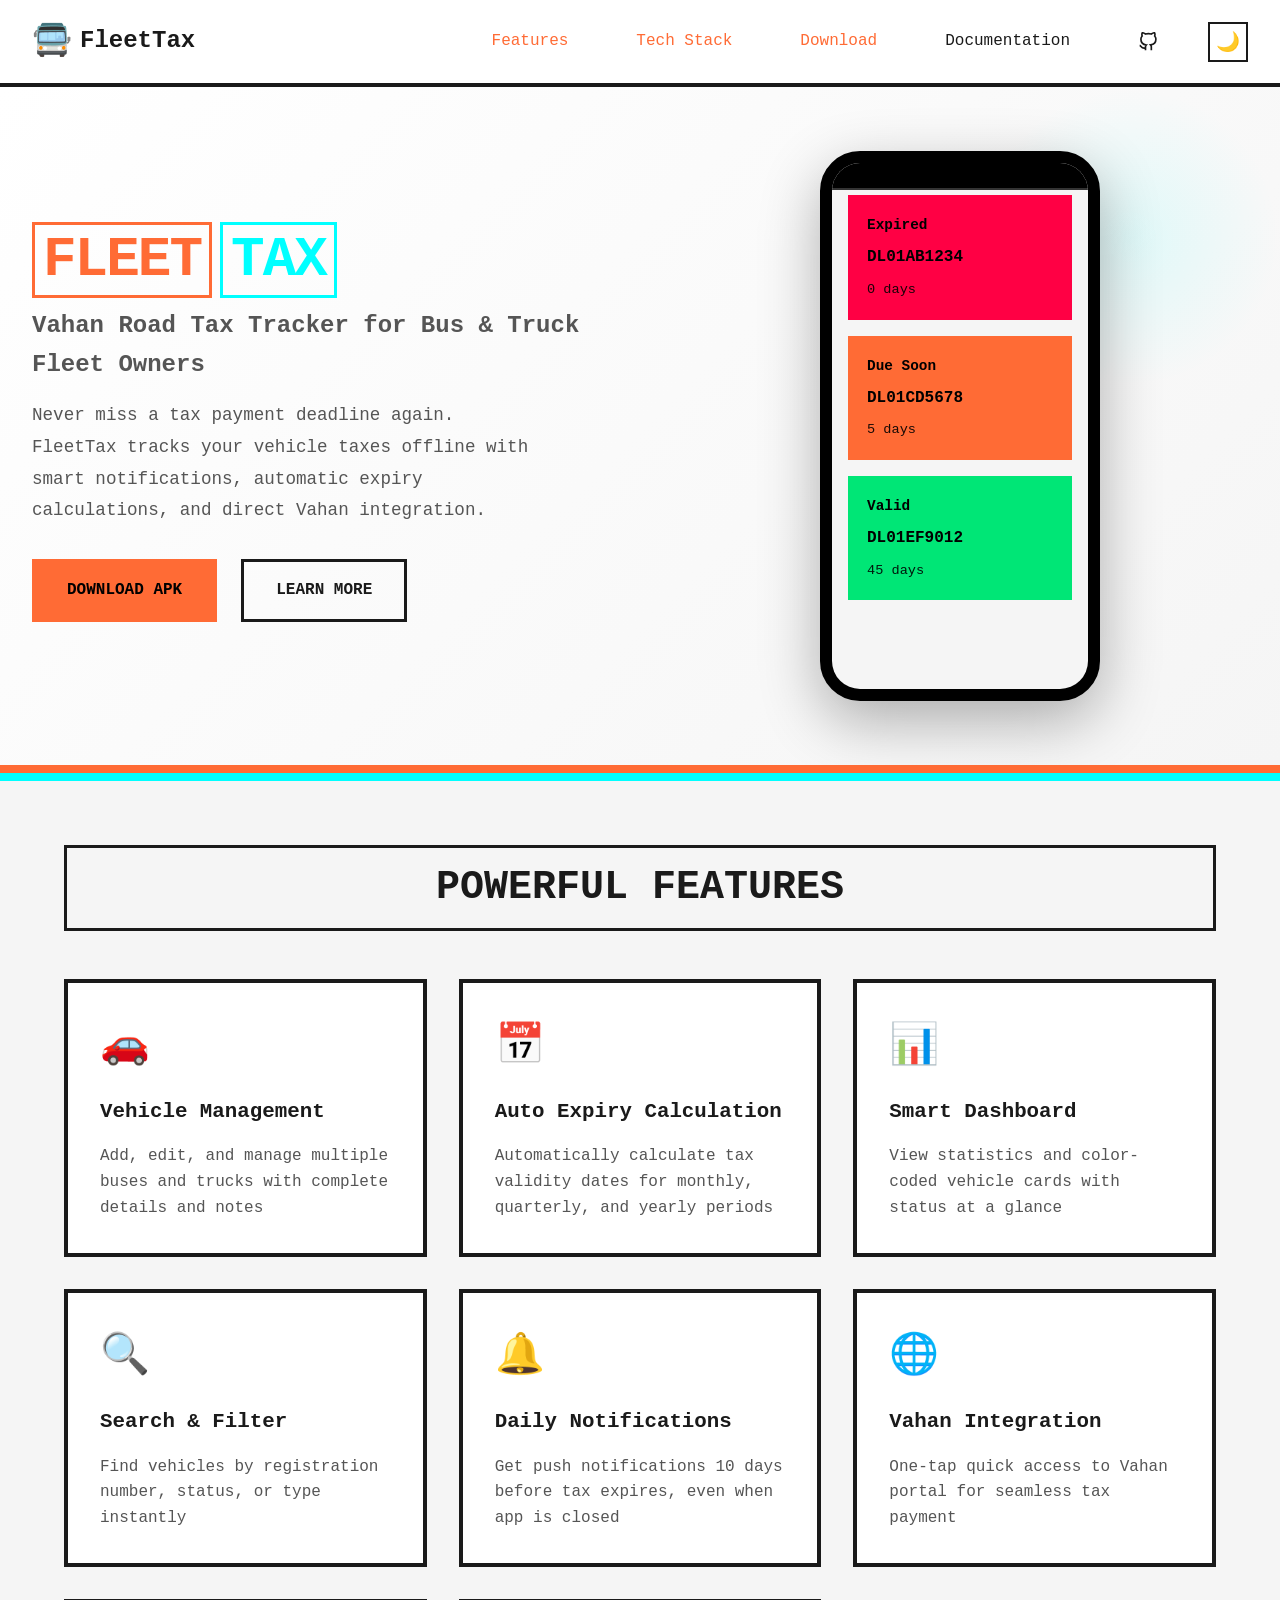
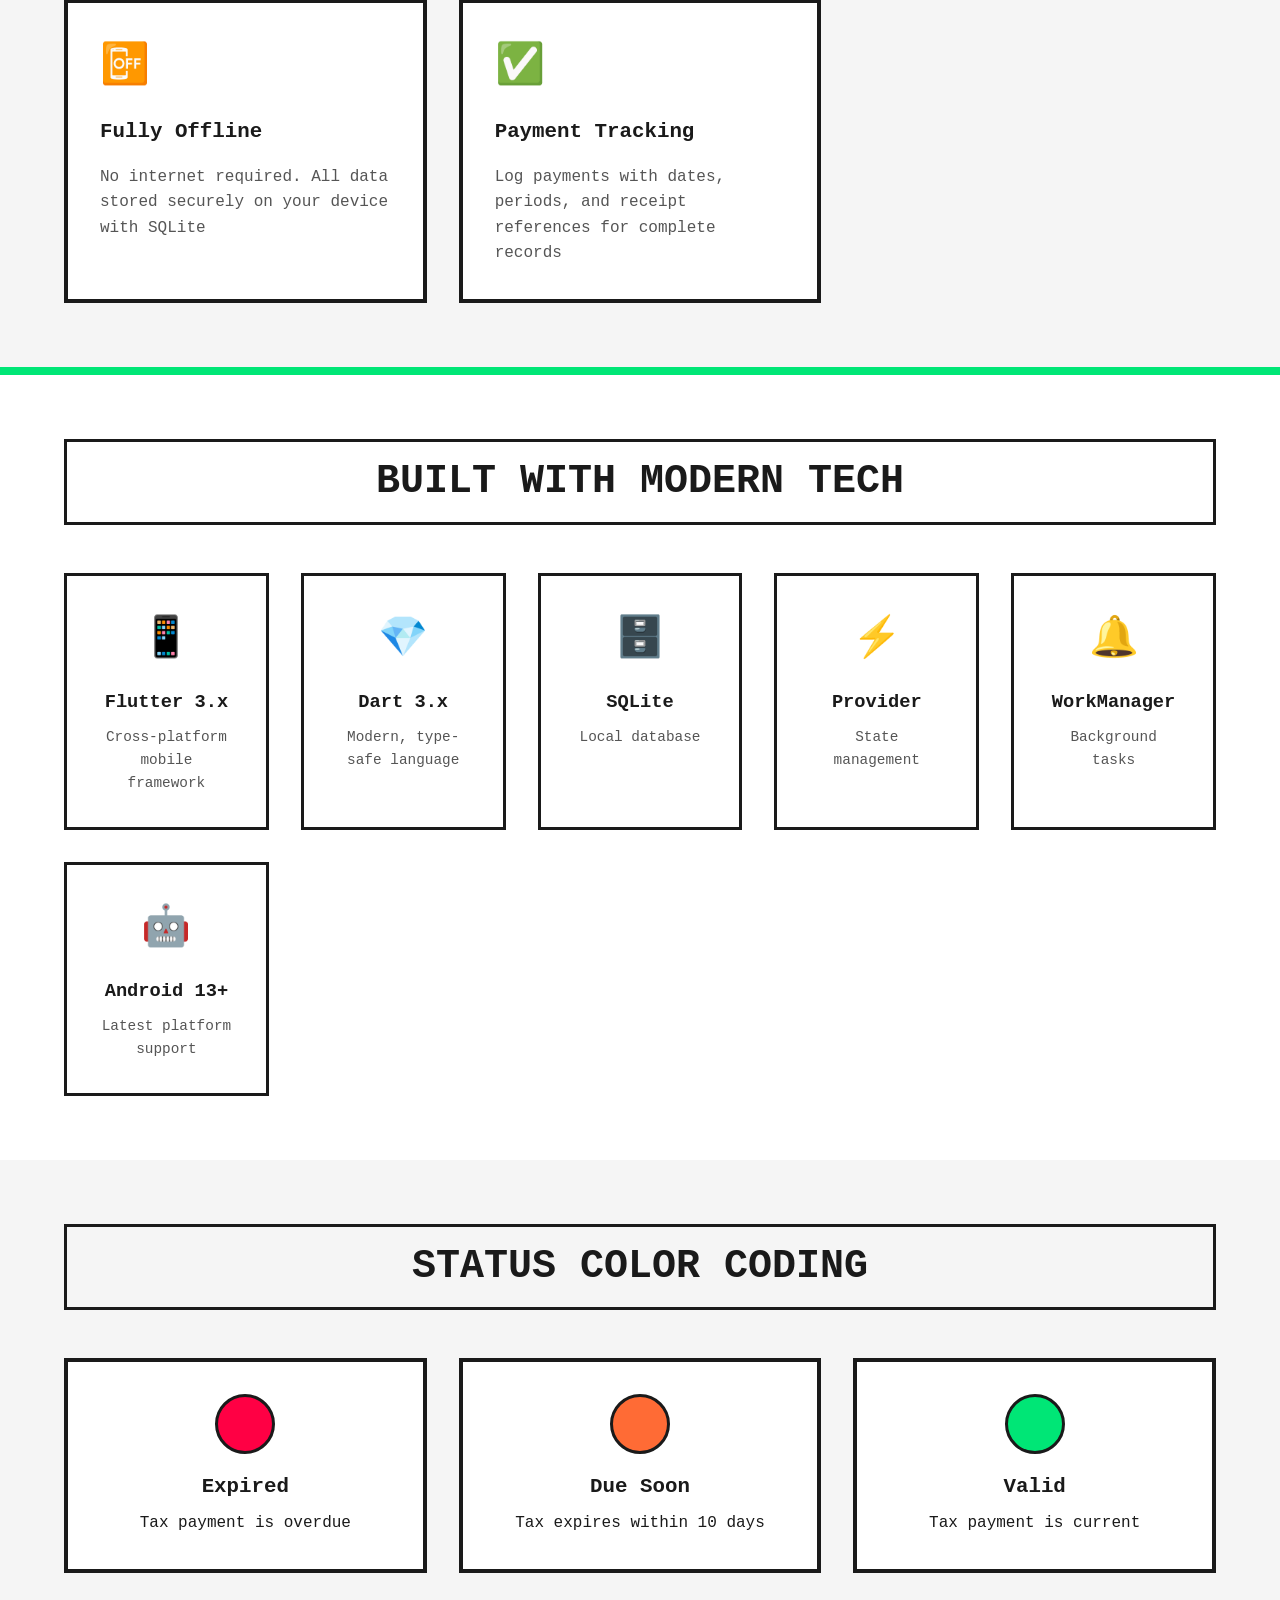
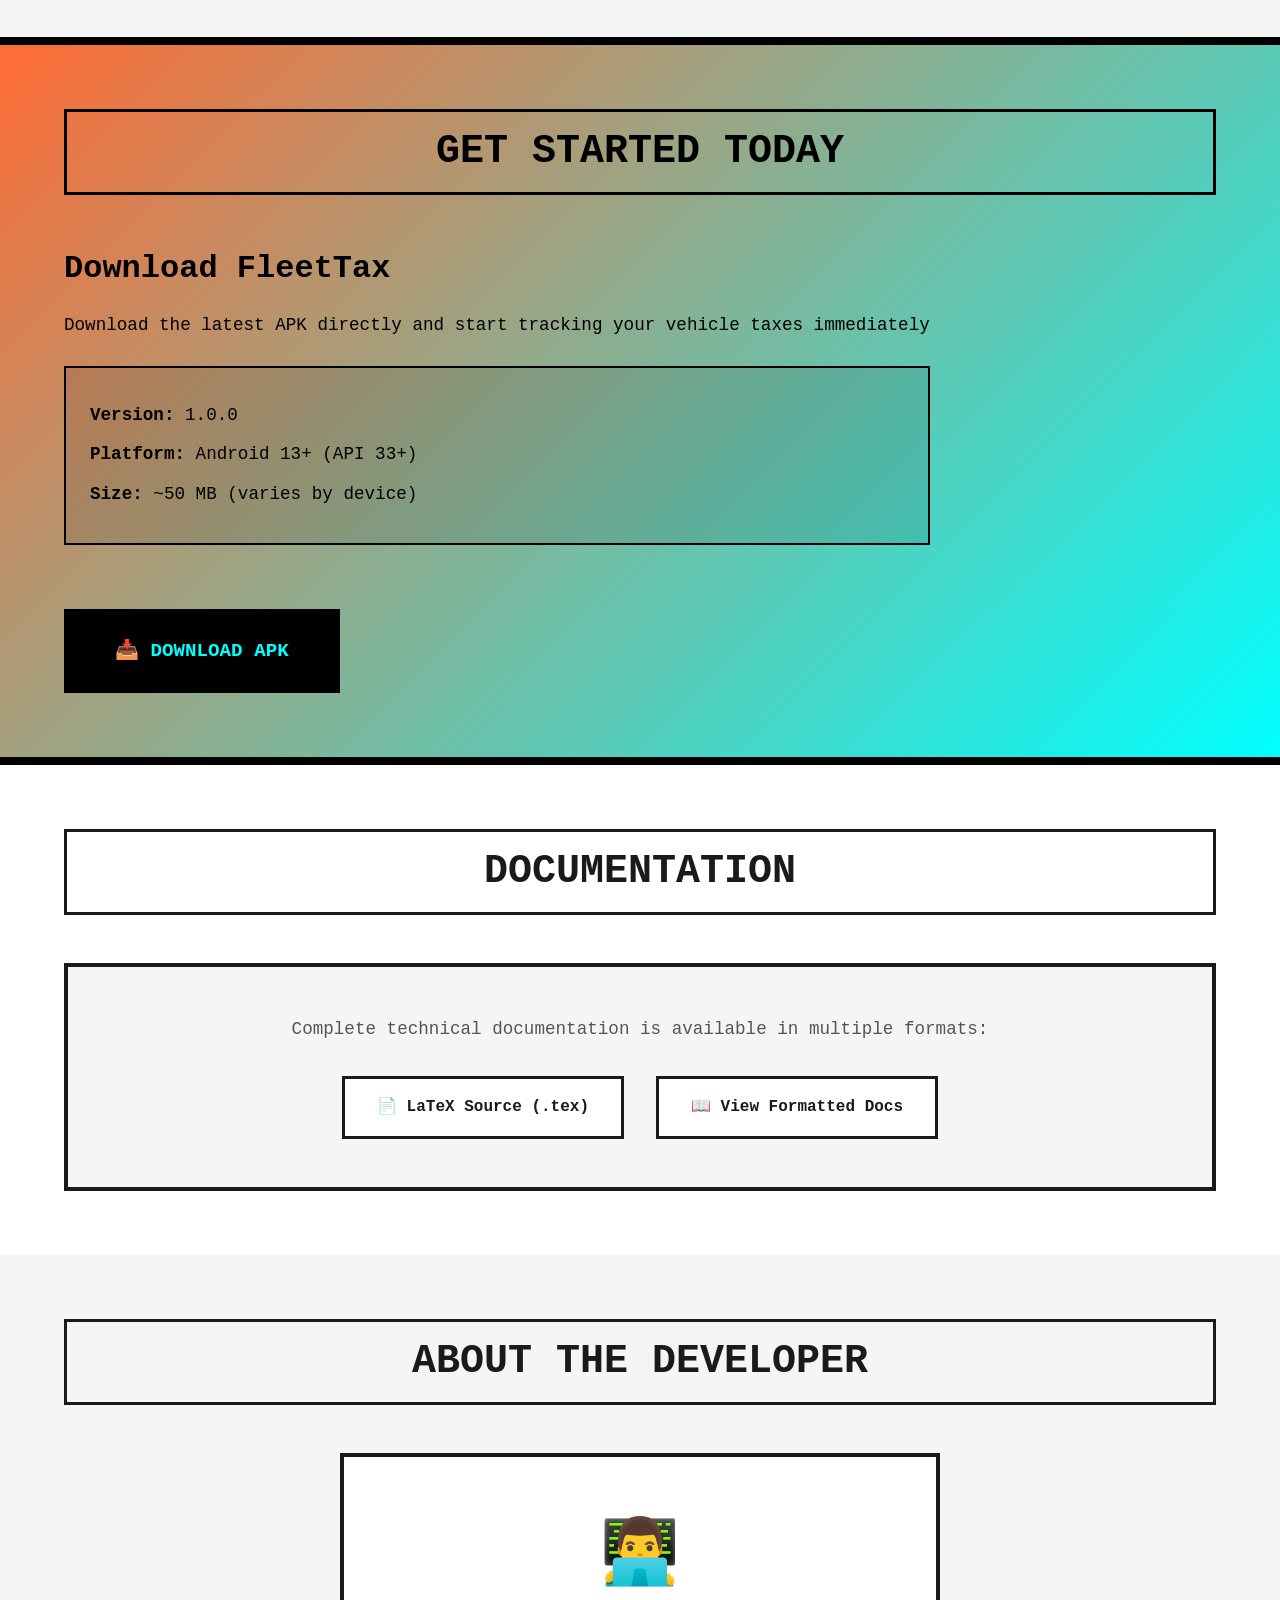
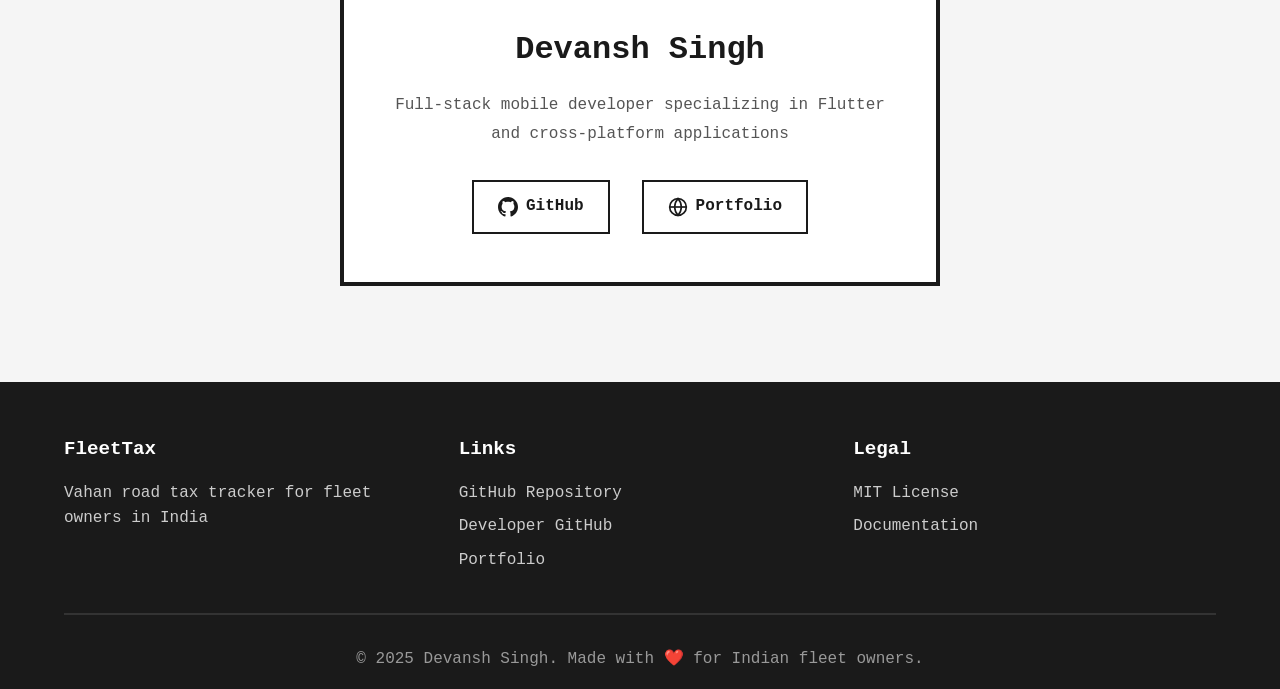
==== docs/index.html @ cca52b47 "FleetTax Website & Documentation" ====
<!doctype html>
<html lang="en">
  <head>
    <meta charset="UTF-8" />
    <meta name="viewport" content="width=device-width, initial-scale=1.0" />
    <title>FleetTax - Vahan Road Tax Tracker</title>
    <link rel="stylesheet" href="styles.css" />
  </head>
  <body>
    <!-- Navbar -->
    <nav class="navbar">
      <div class="nav-container">
        <div class="nav-left">
          <a href="index.html" class="logo">
            <span class="logo-icon">🚍</span>
            <span class="logo-text">FleetTax</span>
          </a>
        </div>
        <ul class="nav-links">
          <li><a href="#features">Features</a></li>
          <li><a href="#tech">Tech Stack</a></li>
          <li><a href="#download">Download</a></li>
          <li><a href="docs.html">Documentation</a></li>
          <li>
            <a
              href="https://github.com/DevanshSrajput/FleetTax"
              target="_blank"
              class="github-link"
              title="GitHub Repository"
            >
              <svg
                width="20"
                height="20"
                viewBox="0 0 24 24"
                fill="none"
                stroke="currentColor"
                stroke-width="2"
              >
                <path
                  d="M9 19c-5 1.5-5-2.5-7-3m14 6v-3.87a3.37 3.37 0 0 0-.94-2.61c3.14-.35 6.44-1.54 6.44-7A5.44 5.44 0 0 0 20 4.77 5.07 5.07 0 0 0 19.91 1S18.73.65 16 2.48a13.38 13.38 0 0 0-7 0C6.27.65 5.09 1 5.09 1A5.07 5.07 0 0 0 5 4.77a5.44 5.44 0 0 0-1.5 3.78c0 5.42 3.3 6.61 6.44 7A3.37 3.37 0 0 0 9 18.13V22"
                ></path>
              </svg>
            </a>
          </li>
          <li>
            <button
              class="theme-toggle"
              id="themeToggle"
              title="Toggle dark/light mode"
            >
              <span class="theme-icon">🌙</span>
            </button>
          </li>
        </ul>
      </div>
    </nav>

    <!-- Hero Section -->
    <section class="hero">
      <div class="hero-content">
        <div class="hero-text">
          <h1 class="hero-title">
            <span class="highlight-1">Fleet</span
            ><span class="highlight-2">Tax</span>
          </h1>
          <p class="hero-subtitle">
            Vahan Road Tax Tracker for Bus & Truck Fleet Owners
          </p>
          <p class="hero-description">
            Never miss a tax payment deadline again. FleetTax tracks your
            vehicle taxes offline with smart notifications, automatic expiry
            calculations, and direct Vahan integration.
          </p>
          <div class="hero-buttons">
            <a href="#download" class="btn btn-primary">Download APK</a>
            <a href="#features" class="btn btn-secondary">Learn More</a>
          </div>
        </div>
        <div class="hero-visual">
          <div class="phone-frame">
            <div class="phone-screen">
              <div class="status-card expired">
                <span class="status-badge">Expired</span>
                <span class="reg-number">DL01AB1234</span>
                <span class="days">0 days</span>
              </div>
              <div class="status-card soon">
                <span class="status-badge">Due Soon</span>
                <span class="reg-number">DL01CD5678</span>
                <span class="days">5 days</span>
              </div>
              <div class="status-card valid">
                <span class="status-badge">Valid</span>
                <span class="reg-number">DL01EF9012</span>
                <span class="days">45 days</span>
              </div>
            </div>
          </div>
        </div>
      </div>
    </section>

    <!-- Features Section -->
    <section id="features" class="features">
      <div class="container">
        <h2 class="section-title">Powerful Features</h2>
        <div class="features-grid">
          <div class="feature-card">
            <div class="feature-icon">🚗</div>
            <h3>Vehicle Management</h3>
            <p>
              Add, edit, and manage multiple buses and trucks with complete
              details and notes
            </p>
          </div>
          <div class="feature-card">
            <div class="feature-icon">📅</div>
            <h3>Auto Expiry Calculation</h3>
            <p>
              Automatically calculate tax validity dates for monthly, quarterly,
              and yearly periods
            </p>
          </div>
          <div class="feature-card">
            <div class="feature-icon">📊</div>
            <h3>Smart Dashboard</h3>
            <p>
              View statistics and color-coded vehicle cards with status at a
              glance
            </p>
          </div>
          <div class="feature-card">
            <div class="feature-icon">🔍</div>
            <h3>Search & Filter</h3>
            <p>
              Find vehicles by registration number, status, or type instantly
            </p>
          </div>
          <div class="feature-card">
            <div class="feature-icon">🔔</div>
            <h3>Daily Notifications</h3>
            <p>
              Get push notifications 10 days before tax expires, even when app
              is closed
            </p>
          </div>
          <div class="feature-card">
            <div class="feature-icon">🌐</div>
            <h3>Vahan Integration</h3>
            <p>One-tap quick access to Vahan portal for seamless tax payment</p>
          </div>
          <div class="feature-card">
            <div class="feature-icon">📴</div>
            <h3>Fully Offline</h3>
            <p>
              No internet required. All data stored securely on your device with
              SQLite
            </p>
          </div>
          <div class="feature-card">
            <div class="feature-icon">✅</div>
            <h3>Payment Tracking</h3>
            <p>
              Log payments with dates, periods, and receipt references for
              complete records
            </p>
          </div>
        </div>
      </div>
    </section>

    <!-- Tech Stack Section -->
    <section id="tech" class="tech-stack">
      <div class="container">
        <h2 class="section-title">Built with Modern Tech</h2>
        <div class="tech-grid">
          <div class="tech-item">
            <div class="tech-icon">📱</div>
            <h3>Flutter 3.x</h3>
            <p>Cross-platform mobile framework</p>
          </div>
          <div class="tech-item">
            <div class="tech-icon">💎</div>
            <h3>Dart 3.x</h3>
            <p>Modern, type-safe language</p>
          </div>
          <div class="tech-item">
            <div class="tech-icon">🗄️</div>
            <h3>SQLite</h3>
            <p>Local database</p>
          </div>
          <div class="tech-item">
            <div class="tech-icon">⚡</div>
            <h3>Provider</h3>
            <p>State management</p>
          </div>
          <div class="tech-item">
            <div class="tech-icon">🔔</div>
            <h3>WorkManager</h3>
            <p>Background tasks</p>
          </div>
          <div class="tech-item">
            <div class="tech-icon">🤖</div>
            <h3>Android 13+</h3>
            <p>Latest platform support</p>
          </div>
        </div>
      </div>
    </section>

    <!-- Status Colors Section -->
    <section class="status-colors">
      <div class="container">
        <h2 class="section-title">Status Color Coding</h2>
        <div class="status-legend">
          <div class="status-item">
            <div class="status-circle expired"></div>
            <h3>Expired</h3>
            <p>Tax payment is overdue</p>
          </div>
          <div class="status-item">
            <div class="status-circle soon"></div>
            <h3>Due Soon</h3>
            <p>Tax expires within 10 days</p>
          </div>
          <div class="status-item">
            <div class="status-circle valid"></div>
            <h3>Valid</h3>
            <p>Tax payment is current</p>
          </div>
        </div>
      </div>
    </section>

    <!-- Download Section -->
    <section id="download" class="download">
      <div class="container">
        <h2 class="section-title">Get Started Today</h2>
        <div class="download-content">
          <div class="download-text">
            <h3>Download FleetTax</h3>
            <p>
              Download the latest APK directly and start tracking your vehicle
              taxes immediately
            </p>
            <div class="version-info">
              <p><strong>Version:</strong> 1.0.0</p>
              <p><strong>Platform:</strong> Android 13+ (API 33+)</p>
              <p><strong>Size:</strong> ~50 MB (varies by device)</p>
            </div>
          </div>
          <a
            href="https://github.com/DevanshSrajput/FleetTax/releases"
            target="_blank"
            class="btn btn-large"
          >
            📥 Download APK
          </a>
        </div>
      </div>
    </section>

    <!-- Documentation Section -->
    <section id="docs" class="documentation">
      <div class="container">
        <h2 class="section-title">Documentation</h2>
        <div class="docs-content">
          <p>
            Complete technical documentation is available in multiple formats:
          </p>
          <div class="docs-links">
            <a href="fleettax_documentation.tex" class="doc-link" download>
              📄 LaTeX Source (.tex)
            </a>
            <a href="docs.html" class="doc-link"> 📖 View Formatted Docs </a>
          </div>
        </div>
      </div>
    </section>

    <!-- Developer Section -->
    <section class="developer">
      <div class="container">
        <h2 class="section-title">About the Developer</h2>
        <div class="developer-card">
          <div class="developer-avatar">👨‍💻</div>
          <h3>Devansh Singh</h3>
          <p class="developer-bio">
            Full-stack mobile developer specializing in Flutter and
            cross-platform applications
          </p>
          <div class="developer-links">
            <a
              href="https://github.com/DevanshSrajput"
              target="_blank"
              class="social-link"
            >
              <svg
                width="20"
                height="20"
                viewBox="0 0 24 24"
                fill="currentColor"
              >
                <path
                  d="M12 0c-6.626 0-12 5.373-12 12 0 5.302 3.438 9.8 8.207 11.387.599.111.793-.261.793-.577v-2.234c-3.338.726-4.033-1.416-4.033-1.416-.546-1.387-1.333-1.756-1.333-1.756-1.089-.745.083-.729.083-.729 1.205.084 1.839 1.237 1.839 1.237 1.07 1.834 2.807 1.304 3.492.997.107-.775.418-1.305.762-1.604-2.665-.305-5.467-1.334-5.467-5.931 0-1.311.469-2.381 1.236-3.221-.124-.303-.535-1.524.117-3.176 0 0 1.008-.322 3.301 1.23.957-.266 1.983-.399 3.003-.404 1.02.005 2.047.138 3.006.404 2.291-1.552 3.297-1.23 3.297-1.23.653 1.653.242 2.874.118 3.176.77.84 1.235 1.911 1.235 3.221 0 4.609-2.807 5.624-5.479 5.921.43.372.823 1.102.823 2.222v 3.293c0 .319.192.694.801.576 4.765-1.589 8.199-6.086 8.199-11.386 0-6.627-5.373-12-12-12z"
                />
              </svg>
              GitHub
            </a>
            <a
              href="https://devanshsingh.dev"
              target="_blank"
              class="social-link"
            >
              <svg
                width="20"
                height="20"
                viewBox="0 0 24 24"
                fill="none"
                stroke="currentColor"
                stroke-width="2"
              >
                <circle cx="12" cy="12" r="10"></circle>
                <line x1="2" y1="12" x2="22" y2="12"></line>
                <path
                  d="M12 2a15.3 15.3 0 0 1 4 10 15.3 15.3 0 0 1-4 10 15.3 15.3 0 0 1-4-10 15.3 15.3 0 0 1 4-10z"
                ></path>
              </svg>
              Portfolio
            </a>
          </div>
        </div>
      </div>
    </section>

    <!-- Footer -->
    <footer class="footer">
      <div class="container">
        <div class="footer-content">
          <div class="footer-section">
            <h4>FleetTax</h4>
            <p>Vahan road tax tracker for fleet owners in India</p>
          </div>
          <div class="footer-section">
            <h4>Links</h4>
            <ul>
              <li>
                <a href="https://github.com/DevanshSrajput/FleetTax"
                  >GitHub Repository</a
                >
              </li>
              <li>
                <a href="https://github.com/DevanshSrajput">Developer GitHub</a>
              </li>
              <li><a href="https://devanshsingh.dev">Portfolio</a></li>
            </ul>
          </div>
          <div class="footer-section">
            <h4>Legal</h4>
            <ul>
              <li>
                <a
                  href="https://github.com/DevanshSrajput/FleetTax/blob/main/LICENSE"
                  >MIT License</a
                >
              </li>
              <li><a href="docs.html">Documentation</a></li>
            </ul>
          </div>
        </div>
        <div class="footer-bottom">
          <p>
            &copy; 2025 Devansh Singh. Made with ❤️ for Indian fleet owners.
          </p>
        </div>
      </div>
    </footer>

    <script src="script.js"></script>
  </body>
</html>
---- docs/styles.css ----
/* ===========================
   VARIABLES & THEME SETUP
   =========================== */

:root {
  /* Light theme colors */
  --bg-primary: #ffffff;
  --bg-secondary: #f5f5f5;
  --text-primary: #1a1a1a;
  --text-secondary: #555555;
  --border-color: #1a1a1a;
  --accent-yellow: #ff6b35;
  --accent-cyan: #00ffff;
  --accent-red: #ff0044;
  --accent-green: #00e676;
  --shadow: 0 4px 12px rgba(0, 0, 0, 0.1);
  --transition: all 0.3s cubic-bezier(0.4, 0, 0.2, 1);
}

body.dark-theme {
  /* Dark theme colors */
  --bg-primary: #0a0a0a;
  --bg-secondary: #1a1a1a;
  --text-primary: #ffffff;
  --text-secondary: #cccccc;
  --border-color: #ffffff;
  --shadow: 0 4px 12px rgba(0, 0, 0, 0.5);
}

/* ===========================
   GLOBAL STYLES
   =========================== */

* {
  margin: 0;
  padding: 0;
  box-sizing: border-box;
}

html {
  scroll-behavior: smooth;
}

body {
  font-family: "Courier New", monospace;
  background-color: var(--bg-primary);
  color: var(--text-primary);
  transition: var(--transition);
  line-height: 1.6;
  overflow-x: hidden;
}

/* ===========================
   NAVBAR
   =========================== */

.navbar {
  position: sticky;
  top: 0;
  z-index: 1000;
  background-color: var(--bg-primary);
  border-bottom: 4px solid var(--border-color);
  padding: 1rem 0;
  transition: var(--transition);
}

.nav-container {
  max-width: 1400px;
  margin: 0 auto;
  padding: 0 2rem;
  display: flex;
  justify-content: space-between;
  align-items: center;
}

.nav-left {
  display: flex;
  align-items: center;
}

.logo {
  display: flex;
  align-items: center;
  gap: 0.5rem;
  text-decoration: none;
  font-weight: bold;
  font-size: 1.5rem;
  color: var(--text-primary);
  transition: var(--transition);
}

.logo:hover {
  transform: scale(1.05);
  color: var(--accent-yellow);
}

.logo-icon {
  font-size: 2rem;
}

.nav-links {
  display: flex;
  list-style: none;
  gap: 2rem;
  align-items: center;
}

.nav-links a {
  color: var(--text-primary);
  text-decoration: none;
  font-weight: 500;
  border: 2px solid transparent;
  padding: 0.5rem 1rem;
  transition: var(--transition);
  position: relative;
}

.nav-links a:hover {
  border-bottom: 2px solid var(--accent-yellow);
  color: var(--accent-yellow);
}

.github-link {
  display: flex;
  align-items: center;
  gap: 0.5rem;
}

.theme-toggle {
  background: none;
  border: 2px solid var(--border-color);
  padding: 0.5rem;
  cursor: pointer;
  font-size: 1.2rem;
  color: var(--text-primary);
  transition: var(--transition);
  display: flex;
  align-items: center;
  justify-content: center;
  width: 40px;
  height: 40px;
}

.theme-toggle:hover {
  border-color: var(--accent-yellow);
  transform: rotate(20deg);
}

/* ===========================
   HERO SECTION
   =========================== */

.hero {
  padding: 4rem 2rem;
  background: linear-gradient(
    135deg,
    var(--bg-primary) 0%,
    var(--bg-secondary) 100%
  );
  border-bottom: 8px solid var(--accent-yellow);
  overflow: hidden;
  position: relative;
}

.hero::before {
  content: "";
  position: absolute;
  top: 0;
  right: 0;
  width: 300px;
  height: 300px;
  background: radial-gradient(circle, var(--accent-cyan) 0%, transparent 70%);
  opacity: 0.1;
  pointer-events: none;
}

.hero-content {
  max-width: 1400px;
  margin: 0 auto;
  display: grid;
  grid-template-columns: 1fr 1fr;
  gap: 4rem;
  align-items: center;
  position: relative;
  z-index: 1;
}

.hero-text h1 {
  font-size: 3.5rem;
  font-weight: bold;
  line-height: 1.1;
  margin-bottom: 1rem;
  text-transform: uppercase;
  letter-spacing: -2px;
}

.highlight-1 {
  color: var(--accent-yellow);
  border: 3px solid var(--accent-yellow);
  padding: 0.2rem 0.5rem;
}

.highlight-2 {
  color: var(--accent-cyan);
  border: 3px solid var(--accent-cyan);
  padding: 0.2rem 0.5rem;
  margin-left: 0.5rem;
}

.hero-subtitle {
  font-size: 1.5rem;
  color: var(--text-secondary);
  margin-bottom: 1rem;
  font-weight: bold;
}

.hero-description {
  font-size: 1.1rem;
  margin-bottom: 2rem;
  color: var(--text-secondary);
  line-height: 1.8;
  max-width: 500px;
}

.hero-buttons {
  display: flex;
  gap: 1.5rem;
  flex-wrap: wrap;
}

.btn {
  padding: 1rem 2rem;
  font-size: 1rem;
  border: 3px solid var(--border-color);
  text-decoration: none;
  display: inline-block;
  cursor: pointer;
  font-weight: bold;
  text-transform: uppercase;
  transition: var(--transition);
  font-family: "Courier New", monospace;
}

.btn-primary {
  background-color: var(--accent-yellow);
  color: #000;
  border-color: var(--accent-yellow);
}

.btn-primary:hover {
  transform: translate(-2px, -2px);
  box-shadow: 4px 4px 0 var(--border-color);
}

.btn-secondary {
  background-color: transparent;
  color: var(--text-primary);
  border-color: var(--border-color);
}

.btn-secondary:hover {
  background-color: var(--accent-cyan);
  border-color: var(--accent-cyan);
  color: #000;
  transform: translate(-2px, -2px);
}

.btn-large {
  padding: 1.5rem 3rem;
  font-size: 1.2rem;
}

/* Phone Frame Visualization */
.hero-visual {
  display: flex;
  justify-content: center;
  align-items: center;
}

.phone-frame {
  width: 280px;
  height: 550px;
  background-color: #000;
  border: 12px solid #000;
  border-radius: 40px;
  overflow: hidden;
  box-shadow: 0 20px 60px rgba(0, 0, 0, 0.3);
  position: relative;
}

.phone-frame::before {
  content: "";
  position: absolute;
  top: 0;
  left: 0;
  right: 0;
  height: 25px;
  background: #000;
  border-bottom: 2px solid #333;
  z-index: 10;
}

.phone-screen {
  width: 100%;
  height: 100%;
  background-color: var(--bg-secondary);
  padding: 2rem 1rem;
  overflow-y: auto;
  display: flex;
  flex-direction: column;
  gap: 1rem;
}

.status-card {
  padding: 1rem;
  border: 3px solid var(--border-color);
  display: flex;
  flex-direction: column;
  gap: 0.5rem;
  animation: slideIn 0.6s ease-out forwards;
}

.status-card.expired {
  background-color: var(--accent-red);
  color: #000;
  border-color: var(--accent-red);
}

.status-card.soon {
  background-color: var(--accent-yellow);
  color: #000;
  border-color: var(--accent-yellow);
}

.status-card.valid {
  background-color: var(--accent-green);
  color: #000;
  border-color: var(--accent-green);
}

.status-badge {
  font-weight: bold;
  font-size: 0.9rem;
}

.reg-number {
  font-weight: bold;
  font-size: 1rem;
}

.days {
  font-size: 0.85rem;
  opacity: 0.9;
}

@keyframes slideIn {
  from {
    opacity: 0;
    transform: translateX(20px);
  }
  to {
    opacity: 1;
    transform: translateX(0);
  }
}

/* ===========================
   CONTAINER & TYPOGRAPHY
   =========================== */

.container {
  max-width: 1400px;
  margin: 0 auto;
  padding: 0 2rem;
}

.section-title {
  font-size: 2.5rem;
  font-weight: bold;
  text-align: center;
  margin-bottom: 3rem;
  text-transform: uppercase;
  border: 3px solid var(--border-color);
  display: inline-block;
  padding: 0.5rem 1rem;
  margin-left: auto;
  margin-right: auto;
  display: flex;
  justify-content: center;
  width: 100%;
}

/* ===========================
   FEATURES SECTION
   =========================== */

.features {
  padding: 4rem 2rem;
  background-color: var(--bg-secondary);
  border-top: 8px solid var(--accent-cyan);
}

.features-grid {
  display: grid;
  grid-template-columns: repeat(auto-fit, minmax(300px, 1fr));
  gap: 2rem;
}

.feature-card {
  padding: 2rem;
  background-color: var(--bg-primary);
  border: 4px solid var(--border-color);
  transition: var(--transition);
  display: flex;
  flex-direction: column;
  gap: 1rem;
}

.feature-card:hover {
  transform: translate(-4px, -4px);
  box-shadow:
    4px 4px 0 var(--accent-yellow),
    8px 8px 0 var(--border-color);
  border-color: var(--accent-yellow);
}

.feature-icon {
  font-size: 2.5rem;
}

.feature-card h3 {
  font-size: 1.3rem;
  font-weight: bold;
}

.feature-card p {
  color: var(--text-secondary);
  line-height: 1.6;
}

/* ===========================
   TECH STACK SECTION
   =========================== */

.tech-stack {
  padding: 4rem 2rem;
  background-color: var(--bg-primary);
  border-top: 8px solid var(--accent-green);
}

.tech-grid {
  display: grid;
  grid-template-columns: repeat(auto-fit, minmax(200px, 1fr));
  gap: 2rem;
}

.tech-item {
  text-align: center;
  padding: 2rem;
  border: 3px solid var(--border-color);
  transition: var(--transition);
}

.tech-item:hover {
  background-color: var(--accent-yellow);
  color: #000;
  border-color: var(--accent-yellow);
  transform: scale(1.05);
}

.tech-icon {
  font-size: 2.5rem;
  margin-bottom: 1rem;
}

.tech-item h3 {
  font-weight: bold;
  margin-bottom: 0.5rem;
}

.tech-item p {
  color: var(--text-secondary);
  font-size: 0.9rem;
}

.tech-item:hover p {
  color: #000;
}

/* ===========================
   STATUS COLORS SECTION
   =========================== */

.status-colors {
  padding: 4rem 2rem;
  background-color: var(--bg-secondary);
}

.status-legend {
  display: grid;
  grid-template-columns: repeat(auto-fit, minmax(250px, 1fr));
  gap: 2rem;
}

.status-item {
  text-align: center;
  padding: 2rem;
  border: 4px solid var(--border-color);
  background-color: var(--bg-primary);
}

.status-circle {
  width: 60px;
  height: 60px;
  border-radius: 50%;
  margin: 0 auto 1rem;
  border: 3px solid var(--border-color);
}

.status-circle.expired {
  background-color: var(--accent-red);
}

.status-circle.soon {
  background-color: var(--accent-yellow);
}

.status-circle.valid {
  background-color: var(--accent-green);
}

.status-item h3 {
  font-weight: bold;
  margin-bottom: 0.5rem;
  font-size: 1.3rem;
}

/* ===========================
   DOWNLOAD SECTION
   =========================== */

.download {
  padding: 4rem 2rem;
  background: linear-gradient(
    135deg,
    var(--accent-yellow) 0%,
    var(--accent-cyan) 100%
  );
  color: #000;
  border-top: 8px solid #000;
  border-bottom: 8px solid #000;
}

.download .section-title {
  color: #000;
  border-color: #000;
}

.download-content {
  display: flex;
  justify-content: space-between;
  align-items: center;
  gap: 4rem;
  flex-wrap: wrap;
}

.download-text h3 {
  font-size: 2rem;
  font-weight: bold;
  margin-bottom: 1rem;
}

.download-text p {
  font-size: 1.1rem;
  margin-bottom: 1.5rem;
  line-height: 1.8;
}

.version-info {
  background-color: rgba(0, 0, 0, 0.1);
  padding: 1.5rem;
  border: 2px solid #000;
  margin-top: 1rem;
}

.version-info p {
  margin: 0.5rem 0;
  font-weight: 500;
}

.btn.btn-large {
  background-color: #000;
  color: var(--accent-cyan);
  border-color: #000;
  font-size: 1.2rem;
  padding: 1.5rem 3rem;
}

.btn.btn-large:hover {
  background-color: #333;
  transform: translate(-3px, -3px);
  box-shadow: 6px 6px 0 #000;
}

/* ===========================
   DOCUMENTATION SECTION
   =========================== */

.documentation {
  padding: 4rem 2rem;
  background-color: var(--bg-primary);
  text-align: center;
}

.docs-content {
  background-color: var(--bg-secondary);
  padding: 3rem;
  border: 4px solid var(--border-color);
  margin-top: 2rem;
}

.docs-content p {
  font-size: 1.1rem;
  margin-bottom: 2rem;
  color: var(--text-secondary);
}

.docs-links {
  display: flex;
  gap: 2rem;
  justify-content: center;
  flex-wrap: wrap;
}

.doc-link {
  padding: 1rem 2rem;
  background-color: var(--bg-primary);
  border: 3px solid var(--border-color);
  color: var(--text-primary);
  text-decoration: none;
  font-weight: bold;
  transition: var(--transition);
  display: inline-block;
}

.doc-link:hover {
  border-color: var(--accent-cyan);
  background-color: var(--accent-cyan);
  color: #000;
  transform: translate(-2px, -2px);
}

/* ===========================
   DEVELOPER SECTION
   =========================== */

.developer {
  padding: 4rem 2rem;
  background-color: var(--bg-secondary);
  text-align: center;
}

.developer-card {
  max-width: 600px;
  margin: 2rem auto;
  padding: 3rem;
  background-color: var(--bg-primary);
  border: 4px solid var(--border-color);
  transition: var(--transition);
}

.developer-card:hover {
  transform: translate(-4px, -4px);
  box-shadow: 4px 4px 0 var(--border-color);
}

.developer-avatar {
  font-size: 4rem;
  margin-bottom: 1rem;
}

.developer-card h3 {
  font-size: 2rem;
  font-weight: bold;
  margin-bottom: 1rem;
}

.developer-bio {
  color: var(--text-secondary);
  margin-bottom: 2rem;
  line-height: 1.8;
}

.developer-links {
  display: flex;
  gap: 2rem;
  justify-content: center;
  flex-wrap: wrap;
}

.social-link {
  display: inline-flex;
  align-items: center;
  gap: 0.5rem;
  padding: 0.75rem 1.5rem;
  border: 2px solid var(--border-color);
  color: var(--text-primary);
  text-decoration: none;
  font-weight: bold;
  transition: var(--transition);
}

.social-link:hover {
  background-color: var(--accent-yellow);
  border-color: var(--accent-yellow);
  color: #000;
  transform: translate(-2px, -2px);
}

/* ===========================
   FOOTER
   =========================== */

.footer {
  background-color: #1a1a1a;
  color: #ffffff;
  padding: 3rem 2rem 1rem;
  border-top: 4px solid var(--border-color);
}

.footer-content {
  display: grid;
  grid-template-columns: repeat(auto-fit, minmax(250px, 1fr));
  gap: 2rem;
  margin-bottom: 2rem;
}

.footer-section h4 {
  font-weight: bold;
  margin-bottom: 1rem;
  font-size: 1.2rem;
}

.footer-section p {
  color: #cccccc;
  margin-bottom: 1rem;
}

.footer-section ul {
  list-style: none;
}

.footer-section a {
  color: #cccccc;
  text-decoration: none;
  display: block;
  margin-bottom: 0.5rem;
  transition: var(--transition);
}

.footer-section a:hover {
  color: var(--accent-cyan);
}

.footer-bottom {
  text-align: center;
  padding-top: 2rem;
  border-top: 2px solid #333;
  color: #999;
}

/* ===========================
   RESPONSIVE DESIGN
   =========================== */

@media (max-width: 768px) {
  .hero-content {
    grid-template-columns: 1fr;
  }

  .hero-visual {
    order: -1;
  }

  .hero-title {
    font-size: 2.5rem;
  }

  .nav-links {
    gap: 1rem;
    font-size: 0.9rem;
  }

  .nav-links a {
    padding: 0.3rem 0.6rem;
  }

  .features-grid {
    grid-template-columns: 1fr;
  }

  .download-content {
    flex-direction: column;
    align-items: stretch;
    gap: 2rem;
  }

  .btn.btn-large {
    width: 100%;
    text-align: center;
  }

  .section-title {
    font-size: 1.8rem;
  }

  .phone-frame {
    width: 220px;
    height: 430px;
    border-width: 8px;
    border-radius: 30px;
  }
}

@media (max-width: 480px) {
  .hero-title {
    font-size: 2rem;
  }

  .hero-subtitle {
    font-size: 1.2rem;
  }

  .section-title {
    font-size: 1.5rem;
  }

  .nav-container {
    padding: 0 1rem;
  }

  .nav-links {
    gap: 0.5rem;
  }

  .hero-buttons {
    flex-direction: column;
    gap: 1rem;
  }

  .btn {
    width: 100%;
    text-align: center;
  }
}

/* ===========================
   ANIMATIONS
   =========================== */

@keyframes fadeIn {
  from {
    opacity: 0;
  }
  to {
    opacity: 1;
  }
}

@keyframes slideInUp {
  from {
    opacity: 0;
    transform: translateY(30px);
  }
  to {
    opacity: 1;
    transform: translateY(0);
  }
}

@keyframes slideInDown {
  from {
    opacity: 0;
    transform: translateY(-30px);
  }
  to {
    opacity: 1;
    transform: translateY(0);
  }
}

section {
  animation: slideInUp 0.6s ease-out;
}
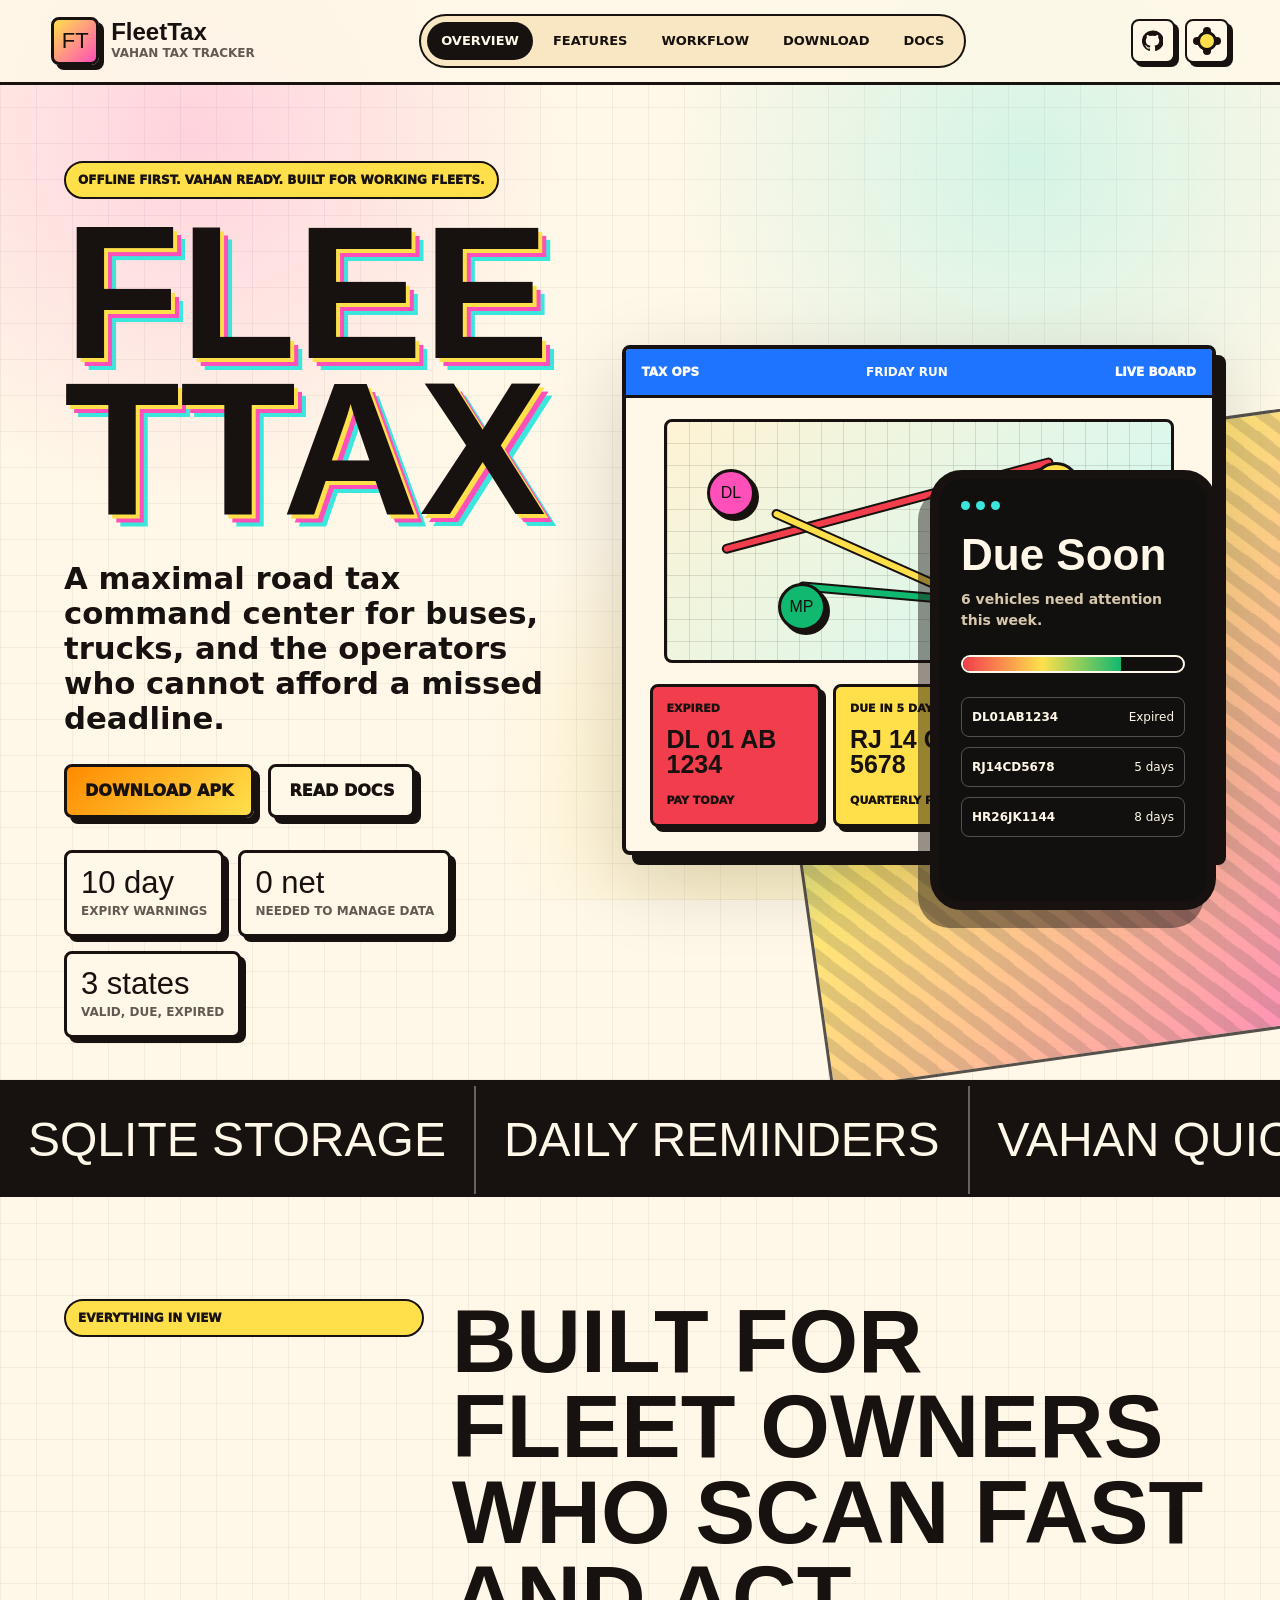
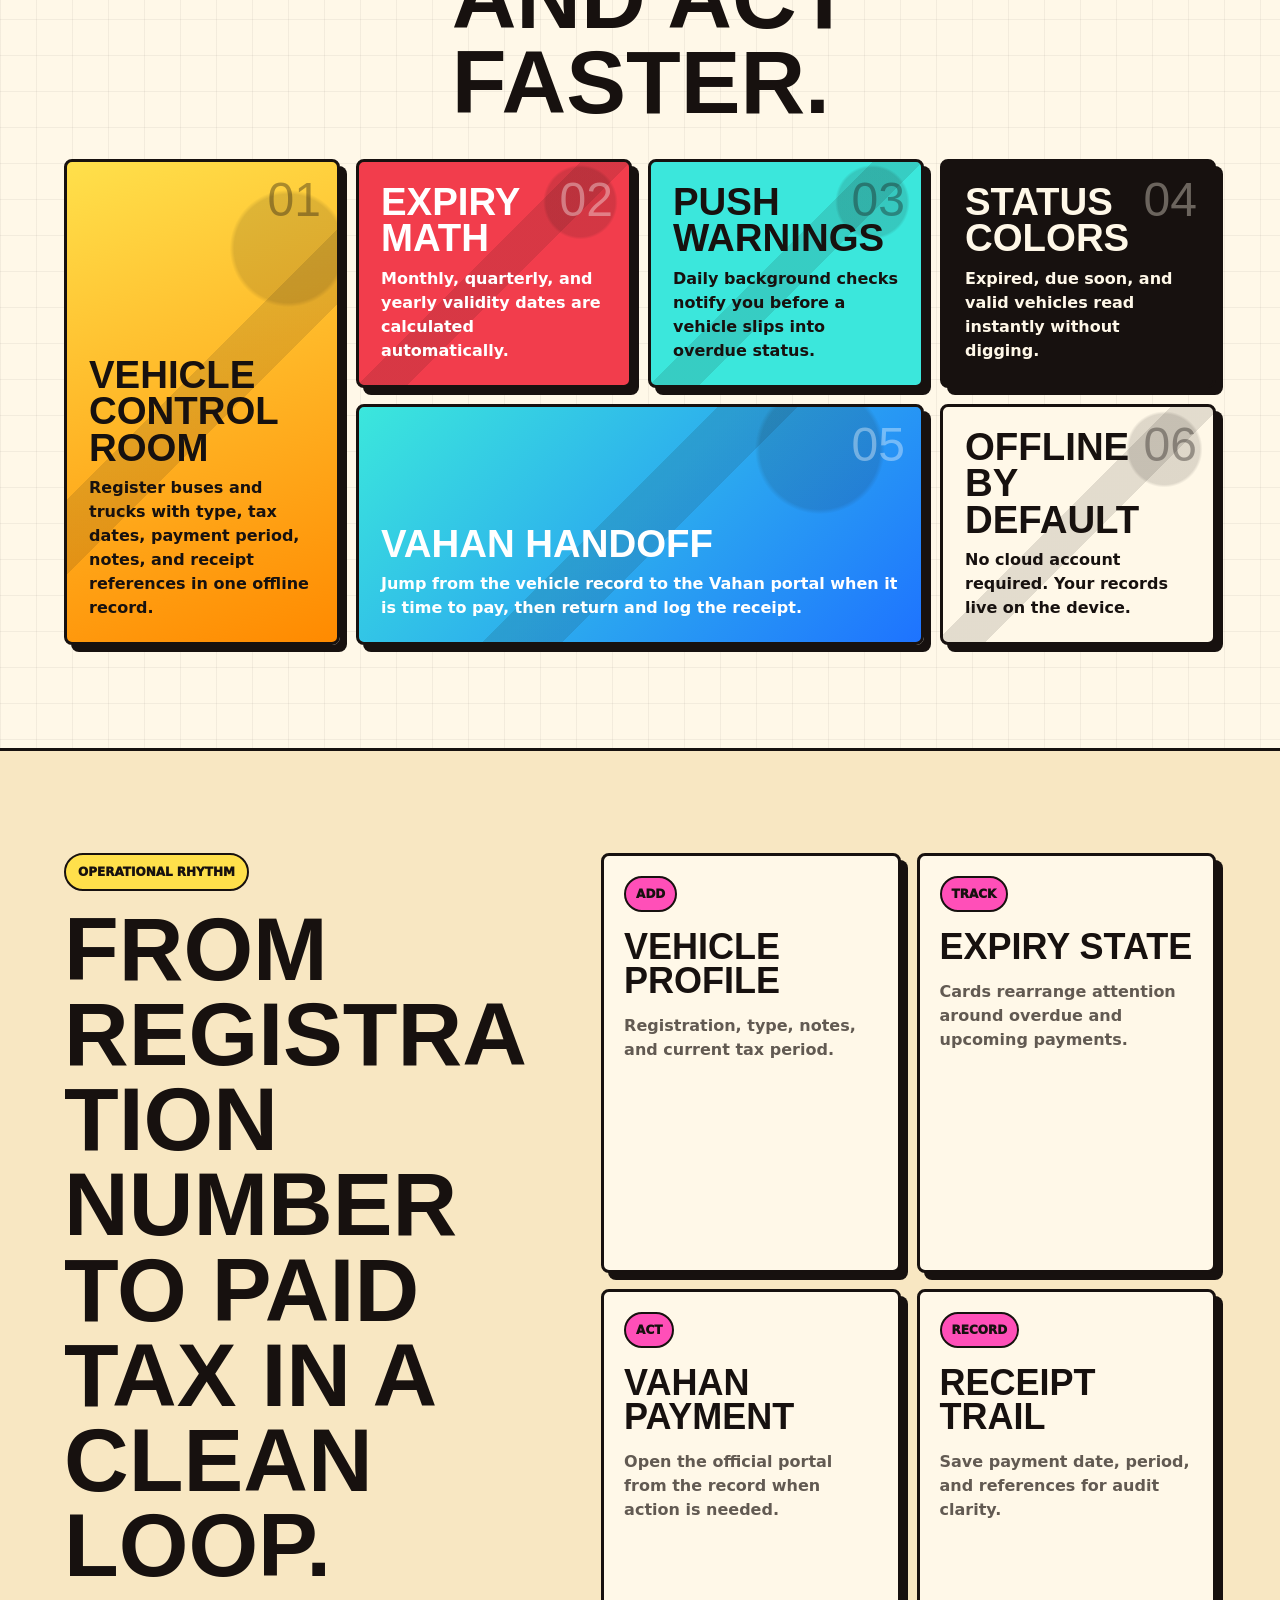
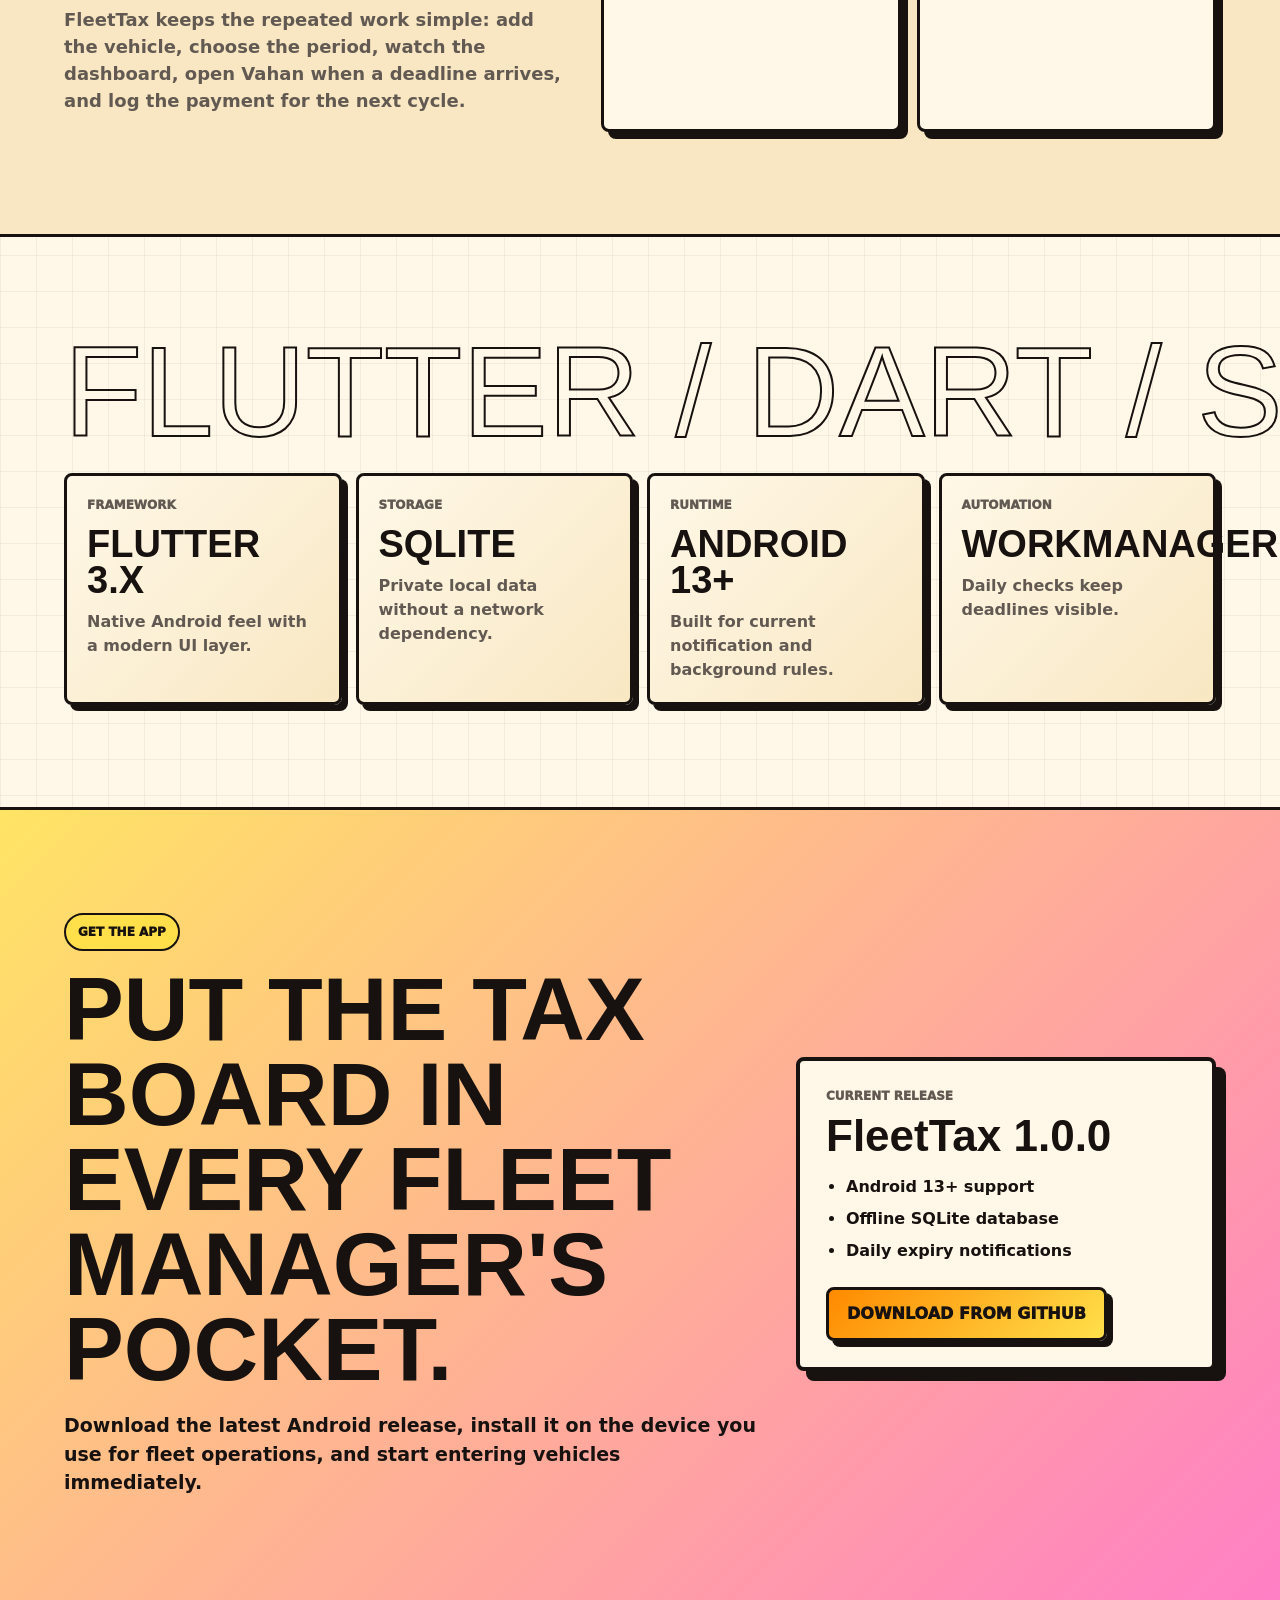
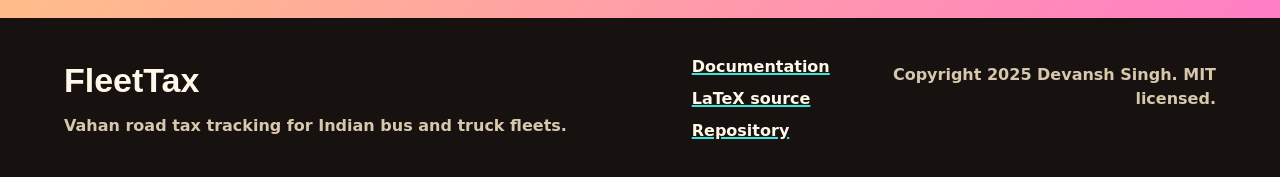
==== commit e79a3468: "Improve the Website overall design" ====
--- a/docs/index.html
+++ b/docs/index.html
@@ -3,377 +3,299 @@
   <head>
     <meta charset="UTF-8" />
     <meta name="viewport" content="width=device-width, initial-scale=1.0" />
-    <title>FleetTax - Vahan Road Tax Tracker</title>
+    <meta
+      name="description"
+      content="FleetTax is an offline-first Vahan road tax tracker for bus and truck fleet owners in India."
+    />
+    <title>FleetTax | Road Tax Command Center</title>
     <link rel="stylesheet" href="styles.css" />
   </head>
   <body>
-    <!-- Navbar -->
-    <nav class="navbar">
-      <div class="nav-container">
-        <div class="nav-left">
-          <a href="index.html" class="logo">
-            <span class="logo-icon">🚍</span>
-            <span class="logo-text">FleetTax</span>
-          </a>
-        </div>
-        <ul class="nav-links">
-          <li><a href="#features">Features</a></li>
-          <li><a href="#tech">Tech Stack</a></li>
-          <li><a href="#download">Download</a></li>
-          <li><a href="docs.html">Documentation</a></li>
-          <li>
-            <a
-              href="https://github.com/DevanshSrajput/FleetTax"
-              target="_blank"
-              class="github-link"
-              title="GitHub Repository"
-            >
-              <svg
-                width="20"
-                height="20"
-                viewBox="0 0 24 24"
-                fill="none"
-                stroke="currentColor"
-                stroke-width="2"
-              >
-                <path
-                  d="M9 19c-5 1.5-5-2.5-7-3m14 6v-3.87a3.37 3.37 0 0 0-.94-2.61c3.14-.35 6.44-1.54 6.44-7A5.44 5.44 0 0 0 20 4.77 5.07 5.07 0 0 0 19.91 1S18.73.65 16 2.48a13.38 13.38 0 0 0-7 0C6.27.65 5.09 1 5.09 1A5.07 5.07 0 0 0 5 4.77a5.44 5.44 0 0 0-1.5 3.78c0 5.42 3.3 6.61 6.44 7A3.37 3.37 0 0 0 9 18.13V22"
-                ></path>
-              </svg>
-            </a>
-          </li>
-          <li>
-            <button
-              class="theme-toggle"
-              id="themeToggle"
-              title="Toggle dark/light mode"
-            >
-              <span class="theme-icon">🌙</span>
-            </button>
-          </li>
-        </ul>
+    <header class="site-header">
+      <a class="brand" href="index.html" aria-label="FleetTax home">
+        <span class="brand-mark" aria-hidden="true">FT</span>
+        <span>
+          <strong>FleetTax</strong>
+          <small>Vahan tax tracker</small>
+        </span>
+      </a>
+
+      <button class="menu-toggle" type="button" aria-label="Open navigation">
+        <span></span>
+        <span></span>
+        <span></span>
+      </button>
+
+      <nav class="site-nav" aria-label="Primary navigation">
+        <a href="#overview">Overview</a>
+        <a href="#features">Features</a>
+        <a href="#workflow">Workflow</a>
+        <a href="#download">Download</a>
+        <a href="docs.html">Docs</a>
+      </nav>
+
+      <div class="header-actions">
+        <a
+          class="icon-button"
+          href="https://github.com/DevanshSrajput/FleetTax"
+          target="_blank"
+          rel="noreferrer"
+          aria-label="Open FleetTax on GitHub"
+          title="GitHub"
+        >
+          <svg viewBox="0 0 24 24" aria-hidden="true">
+            <path
+              d="M12 .5a12 12 0 0 0-3.79 23.39c.6.11.82-.26.82-.58v-2.04c-3.34.73-4.04-1.42-4.04-1.42-.55-1.39-1.34-1.76-1.34-1.76-1.09-.75.08-.73.08-.73 1.21.08 1.85 1.24 1.85 1.24 1.07 1.83 2.81 1.3 3.49.99.11-.78.42-1.3.76-1.6-2.67-.3-5.47-1.33-5.47-5.92 0-1.31.47-2.38 1.24-3.22-.12-.3-.54-1.52.12-3.17 0 0 1.01-.32 3.3 1.23a11.5 11.5 0 0 1 6 0c2.29-1.55 3.3-1.23 3.3-1.23.66 1.65.24 2.87.12 3.17.77.84 1.24 1.91 1.24 3.22 0 4.6-2.81 5.62-5.49 5.92.43.37.82 1.1.82 2.22v3.29c0 .32.22.7.83.58A12 12 0 0 0 12 .5Z"
+            />
+          </svg>
+        </a>
+        <button class="theme-toggle" id="themeToggle" type="button" aria-label="Toggle color theme">
+          <span class="sun" aria-hidden="true"></span>
+        </button>
       </div>
-    </nav>
-
-    <!-- Hero Section -->
-    <section class="hero">
-      <div class="hero-content">
-        <div class="hero-text">
-          <h1 class="hero-title">
-            <span class="highlight-1">Fleet</span
-            ><span class="highlight-2">Tax</span>
-          </h1>
-          <p class="hero-subtitle">
-            Vahan Road Tax Tracker for Bus & Truck Fleet Owners
+    </header>
+
+    <main>
+      <section class="hero" id="overview">
+        <div class="hero-pattern" aria-hidden="true"></div>
+        <div class="hero-copy">
+          <p class="eyebrow">Offline first. Vahan ready. Built for working fleets.</p>
+          <h1>FleetTax</h1>
+          <p class="hero-lede">
+            A maximal road tax command center for buses, trucks, and the operators
+            who cannot afford a missed deadline.
           </p>
-          <p class="hero-description">
-            Never miss a tax payment deadline again. FleetTax tracks your
-            vehicle taxes offline with smart notifications, automatic expiry
-            calculations, and direct Vahan integration.
+          <div class="hero-actions">
+            <a class="button primary" href="#download">Download APK</a>
+            <a class="button secondary" href="docs.html">Read docs</a>
+          </div>
+          <dl class="hero-metrics" aria-label="FleetTax highlights">
+            <div>
+              <dt>10 day</dt>
+              <dd>expiry warnings</dd>
+            </div>
+            <div>
+              <dt>0 net</dt>
+              <dd>needed to manage data</dd>
+            </div>
+            <div>
+              <dt>3 states</dt>
+              <dd>valid, due, expired</dd>
+            </div>
+          </dl>
+        </div>
+
+        <div class="hero-visual" aria-label="FleetTax dashboard preview">
+          <div class="dashboard-shell">
+            <div class="dash-topbar">
+              <span>Tax Ops</span>
+              <strong>Friday Run</strong>
+              <span>Live Board</span>
+            </div>
+            <div class="map-panel">
+              <div class="route route-a"></div>
+              <div class="route route-b"></div>
+              <div class="route route-c"></div>
+              <span class="node node-delhi">DL</span>
+              <span class="node node-jaipur">RJ</span>
+              <span class="node node-up">UP</span>
+              <span class="node node-mp">MP</span>
+            </div>
+            <div class="status-stack">
+              <article class="fleet-card expired">
+                <span>Expired</span>
+                <strong>DL 01 AB 1234</strong>
+                <small>Pay today</small>
+              </article>
+              <article class="fleet-card warning">
+                <span>Due in 5 days</span>
+                <strong>RJ 14 CD 5678</strong>
+                <small>Quarterly permit</small>
+              </article>
+              <article class="fleet-card valid">
+                <span>Valid</span>
+                <strong>UP 32 EF 9012</strong>
+                <small>45 days left</small>
+              </article>
+            </div>
+          </div>
+          <div class="phone">
+            <div class="phone-status">
+              <span></span><span></span><span></span>
+            </div>
+            <h2>Due Soon</h2>
+            <p>6 vehicles need attention this week.</p>
+            <div class="phone-meter">
+              <span style="--value: 72%"></span>
+            </div>
+            <ul>
+              <li><strong>DL01AB1234</strong><span>Expired</span></li>
+              <li><strong>RJ14CD5678</strong><span>5 days</span></li>
+              <li><strong>HR26JK1144</strong><span>8 days</span></li>
+            </ul>
+          </div>
+        </div>
+      </section>
+
+      <section class="ticker" aria-label="FleetTax capabilities">
+        <div class="ticker-track">
+          <span>SQLite storage</span>
+          <span>Daily reminders</span>
+          <span>Vahan quick launch</span>
+          <span>Tax period math</span>
+          <span>Receipt notes</span>
+          <span>Search and filters</span>
+          <span>Android 13+</span>
+          <span>Flutter powered</span>
+        </div>
+      </section>
+
+      <section class="section feature-section" id="features">
+        <div class="section-heading">
+          <p class="eyebrow">Everything in view</p>
+          <h2>Built for fleet owners who scan fast and act faster.</h2>
+        </div>
+
+        <div class="feature-board">
+          <article class="feature-tile tall">
+            <span class="tile-index">01</span>
+            <h3>Vehicle control room</h3>
+            <p>
+              Register buses and trucks with type, tax dates, payment period,
+              notes, and receipt references in one offline record.
+            </p>
+          </article>
+          <article class="feature-tile hot">
+            <span class="tile-index">02</span>
+            <h3>Expiry math</h3>
+            <p>Monthly, quarterly, and yearly validity dates are calculated automatically.</p>
+          </article>
+          <article class="feature-tile cool">
+            <span class="tile-index">03</span>
+            <h3>Push warnings</h3>
+            <p>Daily background checks notify you before a vehicle slips into overdue status.</p>
+          </article>
+          <article class="feature-tile dark">
+            <span class="tile-index">04</span>
+            <h3>Status colors</h3>
+            <p>Expired, due soon, and valid vehicles read instantly without digging.</p>
+          </article>
+          <article class="feature-tile wide">
+            <span class="tile-index">05</span>
+            <h3>Vahan handoff</h3>
+            <p>
+              Jump from the vehicle record to the Vahan portal when it is time
+              to pay, then return and log the receipt.
+            </p>
+          </article>
+          <article class="feature-tile">
+            <span class="tile-index">06</span>
+            <h3>Offline by default</h3>
+            <p>No cloud account required. Your records live on the device.</p>
+          </article>
+        </div>
+      </section>
+
+      <section class="section command-section" id="workflow">
+        <div class="command-copy">
+          <p class="eyebrow">Operational rhythm</p>
+          <h2>From registration number to paid tax in a clean loop.</h2>
+          <p>
+            FleetTax keeps the repeated work simple: add the vehicle, choose the
+            period, watch the dashboard, open Vahan when a deadline arrives, and
+            log the payment for the next cycle.
           </p>
-          <div class="hero-buttons">
-            <a href="#download" class="btn btn-primary">Download APK</a>
-            <a href="#features" class="btn btn-secondary">Learn More</a>
-          </div>
-        </div>
-        <div class="hero-visual">
-          <div class="phone-frame">
-            <div class="phone-screen">
-              <div class="status-card expired">
-                <span class="status-badge">Expired</span>
-                <span class="reg-number">DL01AB1234</span>
-                <span class="days">0 days</span>
-              </div>
-              <div class="status-card soon">
-                <span class="status-badge">Due Soon</span>
-                <span class="reg-number">DL01CD5678</span>
-                <span class="days">5 days</span>
-              </div>
-              <div class="status-card valid">
-                <span class="status-badge">Valid</span>
-                <span class="reg-number">DL01EF9012</span>
-                <span class="days">45 days</span>
-              </div>
-            </div>
-          </div>
-        </div>
-      </div>
-    </section>
-
-    <!-- Features Section -->
-    <section id="features" class="features">
-      <div class="container">
-        <h2 class="section-title">Powerful Features</h2>
-        <div class="features-grid">
-          <div class="feature-card">
-            <div class="feature-icon">🚗</div>
-            <h3>Vehicle Management</h3>
-            <p>
-              Add, edit, and manage multiple buses and trucks with complete
-              details and notes
-            </p>
-          </div>
-          <div class="feature-card">
-            <div class="feature-icon">📅</div>
-            <h3>Auto Expiry Calculation</h3>
-            <p>
-              Automatically calculate tax validity dates for monthly, quarterly,
-              and yearly periods
-            </p>
-          </div>
-          <div class="feature-card">
-            <div class="feature-icon">📊</div>
-            <h3>Smart Dashboard</h3>
-            <p>
-              View statistics and color-coded vehicle cards with status at a
-              glance
-            </p>
-          </div>
-          <div class="feature-card">
-            <div class="feature-icon">🔍</div>
-            <h3>Search & Filter</h3>
-            <p>
-              Find vehicles by registration number, status, or type instantly
-            </p>
-          </div>
-          <div class="feature-card">
-            <div class="feature-icon">🔔</div>
-            <h3>Daily Notifications</h3>
-            <p>
-              Get push notifications 10 days before tax expires, even when app
-              is closed
-            </p>
-          </div>
-          <div class="feature-card">
-            <div class="feature-icon">🌐</div>
-            <h3>Vahan Integration</h3>
-            <p>One-tap quick access to Vahan portal for seamless tax payment</p>
-          </div>
-          <div class="feature-card">
-            <div class="feature-icon">📴</div>
-            <h3>Fully Offline</h3>
-            <p>
-              No internet required. All data stored securely on your device with
-              SQLite
-            </p>
-          </div>
-          <div class="feature-card">
-            <div class="feature-icon">✅</div>
-            <h3>Payment Tracking</h3>
-            <p>
-              Log payments with dates, periods, and receipt references for
-              complete records
-            </p>
-          </div>
-        </div>
-      </div>
-    </section>
-
-    <!-- Tech Stack Section -->
-    <section id="tech" class="tech-stack">
-      <div class="container">
-        <h2 class="section-title">Built with Modern Tech</h2>
+        </div>
+        <div class="workflow-grid">
+          <article>
+            <span>Add</span>
+            <strong>Vehicle profile</strong>
+            <p>Registration, type, notes, and current tax period.</p>
+          </article>
+          <article>
+            <span>Track</span>
+            <strong>Expiry state</strong>
+            <p>Cards rearrange attention around overdue and upcoming payments.</p>
+          </article>
+          <article>
+            <span>Act</span>
+            <strong>Vahan payment</strong>
+            <p>Open the official portal from the record when action is needed.</p>
+          </article>
+          <article>
+            <span>Record</span>
+            <strong>Receipt trail</strong>
+            <p>Save payment date, period, and references for audit clarity.</p>
+          </article>
+        </div>
+      </section>
+
+      <section class="section tech-section">
+        <div class="tech-marquee" aria-hidden="true">Flutter / Dart / SQLite / Provider / WorkManager</div>
         <div class="tech-grid">
-          <div class="tech-item">
-            <div class="tech-icon">📱</div>
-            <h3>Flutter 3.x</h3>
-            <p>Cross-platform mobile framework</p>
-          </div>
-          <div class="tech-item">
-            <div class="tech-icon">💎</div>
-            <h3>Dart 3.x</h3>
-            <p>Modern, type-safe language</p>
-          </div>
-          <div class="tech-item">
-            <div class="tech-icon">🗄️</div>
-            <h3>SQLite</h3>
-            <p>Local database</p>
-          </div>
-          <div class="tech-item">
-            <div class="tech-icon">⚡</div>
-            <h3>Provider</h3>
-            <p>State management</p>
-          </div>
-          <div class="tech-item">
-            <div class="tech-icon">🔔</div>
-            <h3>WorkManager</h3>
-            <p>Background tasks</p>
-          </div>
-          <div class="tech-item">
-            <div class="tech-icon">🤖</div>
-            <h3>Android 13+</h3>
-            <p>Latest platform support</p>
-          </div>
-        </div>
-      </div>
-    </section>
-
-    <!-- Status Colors Section -->
-    <section class="status-colors">
-      <div class="container">
-        <h2 class="section-title">Status Color Coding</h2>
-        <div class="status-legend">
-          <div class="status-item">
-            <div class="status-circle expired"></div>
-            <h3>Expired</h3>
-            <p>Tax payment is overdue</p>
-          </div>
-          <div class="status-item">
-            <div class="status-circle soon"></div>
-            <h3>Due Soon</h3>
-            <p>Tax expires within 10 days</p>
-          </div>
-          <div class="status-item">
-            <div class="status-circle valid"></div>
-            <h3>Valid</h3>
-            <p>Tax payment is current</p>
-          </div>
-        </div>
-      </div>
-    </section>
-
-    <!-- Download Section -->
-    <section id="download" class="download">
-      <div class="container">
-        <h2 class="section-title">Get Started Today</h2>
-        <div class="download-content">
-          <div class="download-text">
-            <h3>Download FleetTax</h3>
-            <p>
-              Download the latest APK directly and start tracking your vehicle
-              taxes immediately
-            </p>
-            <div class="version-info">
-              <p><strong>Version:</strong> 1.0.0</p>
-              <p><strong>Platform:</strong> Android 13+ (API 33+)</p>
-              <p><strong>Size:</strong> ~50 MB (varies by device)</p>
-            </div>
-          </div>
+          <article>
+            <small>Framework</small>
+            <strong>Flutter 3.x</strong>
+            <span>Native Android feel with a modern UI layer.</span>
+          </article>
+          <article>
+            <small>Storage</small>
+            <strong>SQLite</strong>
+            <span>Private local data without a network dependency.</span>
+          </article>
+          <article>
+            <small>Runtime</small>
+            <strong>Android 13+</strong>
+            <span>Built for current notification and background rules.</span>
+          </article>
+          <article>
+            <small>Automation</small>
+            <strong>WorkManager</strong>
+            <span>Daily checks keep deadlines visible.</span>
+          </article>
+        </div>
+      </section>
+
+      <section class="section download-section" id="download">
+        <div>
+          <p class="eyebrow">Get the app</p>
+          <h2>Put the tax board in every fleet manager's pocket.</h2>
+          <p>
+            Download the latest Android release, install it on the device you use
+            for fleet operations, and start entering vehicles immediately.
+          </p>
+        </div>
+        <div class="download-card">
+          <span class="release-label">Current release</span>
+          <strong>FleetTax 1.0.0</strong>
+          <ul>
+            <li>Android 13+ support</li>
+            <li>Offline SQLite database</li>
+            <li>Daily expiry notifications</li>
+          </ul>
           <a
+            class="button primary"
             href="https://github.com/DevanshSrajput/FleetTax/releases"
             target="_blank"
-            class="btn btn-large"
+            rel="noreferrer"
           >
-            📥 Download APK
+            Download from GitHub
           </a>
         </div>
+      </section>
+    </main>
+
+    <footer class="site-footer">
+      <div>
+        <strong>FleetTax</strong>
+        <p>Vahan road tax tracking for Indian bus and truck fleets.</p>
       </div>
-    </section>
-
-    <!-- Documentation Section -->
-    <section id="docs" class="documentation">
-      <div class="container">
-        <h2 class="section-title">Documentation</h2>
-        <div class="docs-content">
-          <p>
-            Complete technical documentation is available in multiple formats:
-          </p>
-          <div class="docs-links">
-            <a href="fleettax_documentation.tex" class="doc-link" download>
-              📄 LaTeX Source (.tex)
-            </a>
-            <a href="docs.html" class="doc-link"> 📖 View Formatted Docs </a>
-          </div>
-        </div>
-      </div>
-    </section>
-
-    <!-- Developer Section -->
-    <section class="developer">
-      <div class="container">
-        <h2 class="section-title">About the Developer</h2>
-        <div class="developer-card">
-          <div class="developer-avatar">👨‍💻</div>
-          <h3>Devansh Singh</h3>
-          <p class="developer-bio">
-            Full-stack mobile developer specializing in Flutter and
-            cross-platform applications
-          </p>
-          <div class="developer-links">
-            <a
-              href="https://github.com/DevanshSrajput"
-              target="_blank"
-              class="social-link"
-            >
-              <svg
-                width="20"
-                height="20"
-                viewBox="0 0 24 24"
-                fill="currentColor"
-              >
-                <path
-                  d="M12 0c-6.626 0-12 5.373-12 12 0 5.302 3.438 9.8 8.207 11.387.599.111.793-.261.793-.577v-2.234c-3.338.726-4.033-1.416-4.033-1.416-.546-1.387-1.333-1.756-1.333-1.756-1.089-.745.083-.729.083-.729 1.205.084 1.839 1.237 1.839 1.237 1.07 1.834 2.807 1.304 3.492.997.107-.775.418-1.305.762-1.604-2.665-.305-5.467-1.334-5.467-5.931 0-1.311.469-2.381 1.236-3.221-.124-.303-.535-1.524.117-3.176 0 0 1.008-.322 3.301 1.23.957-.266 1.983-.399 3.003-.404 1.02.005 2.047.138 3.006.404 2.291-1.552 3.297-1.23 3.297-1.23.653 1.653.242 2.874.118 3.176.77.84 1.235 1.911 1.235 3.221 0 4.609-2.807 5.624-5.479 5.921.43.372.823 1.102.823 2.222v 3.293c0 .319.192.694.801.576 4.765-1.589 8.199-6.086 8.199-11.386 0-6.627-5.373-12-12-12z"
-                />
-              </svg>
-              GitHub
-            </a>
-            <a
-              href="https://devanshsingh.dev"
-              target="_blank"
-              class="social-link"
-            >
-              <svg
-                width="20"
-                height="20"
-                viewBox="0 0 24 24"
-                fill="none"
-                stroke="currentColor"
-                stroke-width="2"
-              >
-                <circle cx="12" cy="12" r="10"></circle>
-                <line x1="2" y1="12" x2="22" y2="12"></line>
-                <path
-                  d="M12 2a15.3 15.3 0 0 1 4 10 15.3 15.3 0 0 1-4 10 15.3 15.3 0 0 1-4-10 15.3 15.3 0 0 1 4-10z"
-                ></path>
-              </svg>
-              Portfolio
-            </a>
-          </div>
-        </div>
-      </div>
-    </section>
-
-    <!-- Footer -->
-    <footer class="footer">
-      <div class="container">
-        <div class="footer-content">
-          <div class="footer-section">
-            <h4>FleetTax</h4>
-            <p>Vahan road tax tracker for fleet owners in India</p>
-          </div>
-          <div class="footer-section">
-            <h4>Links</h4>
-            <ul>
-              <li>
-                <a href="https://github.com/DevanshSrajput/FleetTax"
-                  >GitHub Repository</a
-                >
-              </li>
-              <li>
-                <a href="https://github.com/DevanshSrajput">Developer GitHub</a>
-              </li>
-              <li><a href="https://devanshsingh.dev">Portfolio</a></li>
-            </ul>
-          </div>
-          <div class="footer-section">
-            <h4>Legal</h4>
-            <ul>
-              <li>
-                <a
-                  href="https://github.com/DevanshSrajput/FleetTax/blob/main/LICENSE"
-                  >MIT License</a
-                >
-              </li>
-              <li><a href="docs.html">Documentation</a></li>
-            </ul>
-          </div>
-        </div>
-        <div class="footer-bottom">
-          <p>
-            &copy; 2025 Devansh Singh. Made with ❤️ for Indian fleet owners.
-          </p>
-        </div>
-      </div>
+      <nav aria-label="Footer navigation">
+        <a href="docs.html">Documentation</a>
+        <a href="fleettax_documentation.tex" download>LaTeX source</a>
+        <a href="https://github.com/DevanshSrajput/FleetTax" target="_blank" rel="noreferrer">Repository</a>
+      </nav>
+      <p class="credit">Copyright 2025 Devansh Singh. MIT licensed.</p>
     </footer>
 
     <script src="script.js"></script>
--- a/docs/styles.css
+++ b/docs/styles.css
@@ -1,39 +1,37 @@
-/* ===========================
-   VARIABLES & THEME SETUP
-   =========================== */
-
 :root {
-  /* Light theme colors */
-  --bg-primary: #ffffff;
-  --bg-secondary: #f5f5f5;
-  --text-primary: #1a1a1a;
-  --text-secondary: #555555;
-  --border-color: #1a1a1a;
-  --accent-yellow: #ff6b35;
-  --accent-cyan: #00ffff;
-  --accent-red: #ff0044;
-  --accent-green: #00e676;
-  --shadow: 0 4px 12px rgba(0, 0, 0, 0.1);
-  --transition: all 0.3s cubic-bezier(0.4, 0, 0.2, 1);
+  color-scheme: light;
+  --ink: #17110f;
+  --muted: #625a52;
+  --paper: #fff8e8;
+  --paper-2: #f8e7c2;
+  --line: #17110f;
+  --red: #f23d4c;
+  --orange: #ff8a00;
+  --yellow: #ffe04b;
+  --green: #11b86f;
+  --blue: #1e73ff;
+  --cyan: #3be7dc;
+  --pink: #ff4fb8;
+  --violet: #6c3cff;
+  --shadow: 10px 10px 0 var(--line);
+  --soft-shadow: 0 24px 80px rgba(23, 17, 15, 0.18);
+  --radius: 8px;
+  --font-display: Impact, Haettenschweiler, "Arial Narrow Bold", sans-serif;
+  --font-body: Inter, ui-sans-serif, system-ui, -apple-system, BlinkMacSystemFont, "Segoe UI", sans-serif;
 }
 
 body.dark-theme {
-  /* Dark theme colors */
-  --bg-primary: #0a0a0a;
-  --bg-secondary: #1a1a1a;
-  --text-primary: #ffffff;
-  --text-secondary: #cccccc;
-  --border-color: #ffffff;
-  --shadow: 0 4px 12px rgba(0, 0, 0, 0.5);
-}
-
-/* ===========================
-   GLOBAL STYLES
-   =========================== */
+  color-scheme: dark;
+  --ink: #fff6dd;
+  --muted: #d9c9ab;
+  --paper: #12100f;
+  --paper-2: #211a16;
+  --line: #fff6dd;
+  --shadow: 10px 10px 0 #000;
+  --soft-shadow: 0 24px 80px rgba(0, 0, 0, 0.38);
+}
 
 * {
-  margin: 0;
-  padding: 0;
   box-sizing: border-box;
 }
 
@@ -42,853 +40,1012 @@
 }
 
 body {
-  font-family: "Courier New", monospace;
-  background-color: var(--bg-primary);
-  color: var(--text-primary);
-  transition: var(--transition);
-  line-height: 1.6;
+  margin: 0;
+  color: var(--ink);
+  font-family: var(--font-body);
+  background:
+    linear-gradient(90deg, rgba(23, 17, 15, 0.05) 1px, transparent 1px),
+    linear-gradient(0deg, rgba(23, 17, 15, 0.05) 1px, transparent 1px),
+    var(--paper);
+  background-size: 36px 36px;
+  line-height: 1.5;
   overflow-x: hidden;
 }
 
-/* ===========================
-   NAVBAR
-   =========================== */
-
-.navbar {
+body::before {
+  content: "";
+  position: fixed;
+  inset: 0;
+  z-index: -2;
+  background:
+    radial-gradient(circle at 15% 15%, rgba(255, 79, 184, 0.22), transparent 28%),
+    radial-gradient(circle at 80% 18%, rgba(59, 231, 220, 0.22), transparent 28%),
+    radial-gradient(circle at 60% 85%, rgba(255, 224, 75, 0.28), transparent 26%);
+}
+
+a {
+  color: inherit;
+}
+
+button,
+a {
+  -webkit-tap-highlight-color: transparent;
+}
+
+.site-header {
   position: sticky;
   top: 0;
-  z-index: 1000;
-  background-color: var(--bg-primary);
-  border-bottom: 4px solid var(--border-color);
-  padding: 1rem 0;
-  transition: var(--transition);
-}
-
-.nav-container {
-  max-width: 1400px;
-  margin: 0 auto;
-  padding: 0 2rem;
+  z-index: 20;
+  display: grid;
+  grid-template-columns: auto 1fr auto;
+  align-items: center;
+  gap: 24px;
+  min-height: 76px;
+  padding: 14px clamp(18px, 4vw, 54px);
+  border-bottom: 3px solid var(--line);
+  background: color-mix(in srgb, var(--paper) 86%, transparent);
+  backdrop-filter: blur(16px);
+}
+
+.brand {
+  display: inline-flex;
+  align-items: center;
+  gap: 12px;
+  text-decoration: none;
+}
+
+.brand-mark {
+  display: grid;
+  width: 48px;
+  height: 48px;
+  place-items: center;
+  border: 3px solid var(--line);
+  border-radius: var(--radius);
+  background: linear-gradient(135deg, var(--yellow), var(--pink));
+  box-shadow: 5px 5px 0 var(--line);
+  color: #17110f;
+  font-family: var(--font-display);
+  font-size: 22px;
+}
+
+.brand strong,
+.brand small {
+  display: block;
+}
+
+.brand strong {
+  font-family: var(--font-display);
+  font-size: 24px;
+  line-height: 1;
+}
+
+.brand small {
+  color: var(--muted);
+  font-size: 12px;
+  font-weight: 800;
+  text-transform: uppercase;
+}
+
+.site-nav {
+  justify-self: center;
+  display: flex;
+  align-items: center;
+  gap: 6px;
+  padding: 6px;
+  border: 2px solid var(--line);
+  border-radius: 999px;
+  background: var(--paper-2);
+}
+
+.site-nav a {
+  border-radius: 999px;
+  padding: 9px 14px;
+  text-decoration: none;
+  font-size: 13px;
+  font-weight: 900;
+  text-transform: uppercase;
+}
+
+.site-nav a:hover,
+.site-nav a.active {
+  background: var(--ink);
+  color: var(--paper);
+}
+
+.header-actions {
+  display: flex;
+  align-items: center;
+  gap: 10px;
+  justify-self: end;
+}
+
+.icon-button,
+.theme-toggle,
+.menu-toggle {
+  display: grid;
+  width: 44px;
+  height: 44px;
+  place-items: center;
+  border: 2px solid var(--line);
+  border-radius: var(--radius);
+  background: var(--paper);
+  color: var(--ink);
+  cursor: pointer;
+  box-shadow: 4px 4px 0 var(--line);
+}
+
+.icon-button svg {
+  width: 21px;
+  height: 21px;
+  fill: currentColor;
+}
+
+.theme-toggle .sun {
+  width: 20px;
+  height: 20px;
+  border: 3px solid currentColor;
+  border-radius: 50%;
+  background: var(--yellow);
+  box-shadow:
+    0 -10px 0 -6px currentColor,
+    0 10px 0 -6px currentColor,
+    10px 0 0 -6px currentColor,
+    -10px 0 0 -6px currentColor;
+}
+
+.menu-toggle {
+  display: none;
+}
+
+.menu-toggle span {
+  width: 20px;
+  height: 2px;
+  background: currentColor;
+}
+
+.hero {
+  position: relative;
+  display: grid;
+  grid-template-columns: minmax(0, 0.92fr) minmax(420px, 1.08fr);
+  gap: clamp(26px, 4vw, 68px);
+  align-items: center;
+  min-height: calc(100vh - 76px);
+  padding: clamp(40px, 6vw, 88px) clamp(18px, 5vw, 72px) 42px;
+  border-bottom: 3px solid var(--line);
+  overflow: hidden;
+}
+
+.hero-pattern {
+  position: absolute;
+  inset: auto -120px 28px auto;
+  width: 48vw;
+  height: 48vw;
+  max-width: 720px;
+  max-height: 720px;
+  border: 3px solid var(--line);
+  transform: rotate(-8deg);
+  background:
+    linear-gradient(45deg, rgba(23, 17, 15, 0.18) 25%, transparent 25% 50%, rgba(23, 17, 15, 0.18) 50% 75%, transparent 75%),
+    linear-gradient(135deg, var(--cyan), var(--yellow) 38%, var(--pink));
+  background-size: 30px 30px, auto;
+  opacity: 0.72;
+}
+
+.hero-copy,
+.hero-visual {
+  position: relative;
+  z-index: 1;
+}
+
+.eyebrow {
+  display: inline-flex;
+  max-width: 100%;
+  margin: 0 0 16px;
+  padding: 8px 12px;
+  border: 2px solid var(--line);
+  border-radius: 999px;
+  background: var(--yellow);
+  color: #17110f;
+  font-size: 12px;
+  font-weight: 1000;
+  text-transform: uppercase;
+}
+
+h1,
+h2,
+h3,
+p {
+  overflow-wrap: anywhere;
+}
+
+h1 {
+  margin: 0;
+  font-family: var(--font-display);
+  font-size: clamp(76px, 15vw, 190px);
+  line-height: 0.82;
+  text-transform: uppercase;
+  text-shadow:
+    4px 4px 0 var(--yellow),
+    8px 8px 0 var(--pink),
+    12px 12px 0 var(--cyan);
+}
+
+.hero-lede {
+  max-width: 700px;
+  margin: 34px 0 28px;
+  font-size: clamp(21px, 2.4vw, 34px);
+  font-weight: 900;
+  line-height: 1.14;
+}
+
+.hero-actions,
+.hero-metrics {
+  display: flex;
+  flex-wrap: wrap;
+  gap: 14px;
+}
+
+.button {
+  display: inline-flex;
+  min-height: 48px;
+  align-items: center;
+  justify-content: center;
+  border: 3px solid var(--line);
+  border-radius: var(--radius);
+  padding: 12px 18px;
+  color: var(--ink);
+  font-weight: 1000;
+  text-decoration: none;
+  text-transform: uppercase;
+  box-shadow: 6px 6px 0 var(--line);
+  transition: transform 180ms ease, box-shadow 180ms ease;
+}
+
+.button:hover {
+  transform: translate(3px, 3px);
+  box-shadow: 3px 3px 0 var(--line);
+}
+
+.button.primary {
+  background: linear-gradient(135deg, var(--orange), var(--yellow));
+  color: #17110f;
+}
+
+.button.secondary {
+  background: var(--paper);
+}
+
+.hero-metrics {
+  margin: 32px 0 0;
+}
+
+.hero-metrics div {
+  min-width: 148px;
+  padding: 14px;
+  border: 3px solid var(--line);
+  border-radius: var(--radius);
+  background: var(--paper);
+  box-shadow: 5px 5px 0 var(--line);
+}
+
+.hero-metrics dt {
+  font-family: var(--font-display);
+  font-size: 31px;
+  line-height: 1;
+}
+
+.hero-metrics dd {
+  margin: 4px 0 0;
+  color: var(--muted);
+  font-size: 12px;
+  font-weight: 900;
+  text-transform: uppercase;
+}
+
+.hero-visual {
+  display: grid;
+  min-height: 620px;
+  align-items: center;
+}
+
+.dashboard-shell {
+  position: relative;
+  width: min(100%, 660px);
+  min-height: 510px;
+  border: 4px solid var(--line);
+  border-radius: var(--radius);
+  background: var(--paper);
+  box-shadow: var(--shadow), var(--soft-shadow);
+  overflow: hidden;
+}
+
+.dash-topbar {
+  display: flex;
+  align-items: center;
+  justify-content: space-between;
+  gap: 10px;
+  padding: 14px 16px;
+  border-bottom: 3px solid var(--line);
+  background: var(--blue);
+  color: #fff;
+  font-size: 12px;
+  font-weight: 1000;
+  text-transform: uppercase;
+}
+
+.map-panel {
+  position: absolute;
+  inset: 70px 38px 188px 38px;
+  border: 3px solid var(--line);
+  border-radius: var(--radius);
+  background:
+    linear-gradient(90deg, rgba(23, 17, 15, 0.12) 1px, transparent 1px),
+    linear-gradient(0deg, rgba(23, 17, 15, 0.12) 1px, transparent 1px),
+    linear-gradient(135deg, #fff3d4, #cdf9f6);
+  background-size: 22px 22px, 22px 22px, auto;
+  overflow: hidden;
+}
+
+.route {
+  position: absolute;
+  height: 10px;
+  border: 2px solid var(--line);
+  border-radius: 999px;
+  transform-origin: left center;
+}
+
+.route-a {
+  width: 68%;
+  left: 11%;
+  top: 52%;
+  background: var(--red);
+  transform: rotate(-15deg);
+}
+
+.route-b {
+  width: 58%;
+  left: 21%;
+  top: 36%;
+  background: var(--yellow);
+  transform: rotate(24deg);
+}
+
+.route-c {
+  width: 48%;
+  left: 26%;
+  top: 67%;
+  background: var(--green);
+  transform: rotate(5deg);
+}
+
+.node {
+  position: absolute;
+  display: grid;
+  width: 48px;
+  height: 48px;
+  place-items: center;
+  border: 3px solid var(--line);
+  border-radius: 50%;
+  background: var(--paper);
+  color: #17110f;
+  font-family: var(--font-display);
+  box-shadow: 4px 4px 0 var(--line);
+}
+
+.node-delhi { left: 8%; top: 20%; background: var(--pink); }
+.node-jaipur { right: 18%; top: 17%; background: var(--yellow); }
+.node-up { right: 10%; bottom: 15%; background: var(--cyan); }
+.node-mp { left: 22%; bottom: 12%; background: var(--green); }
+
+.status-stack {
+  position: absolute;
+  inset: auto 24px 24px 24px;
+  display: grid;
+  grid-template-columns: repeat(3, 1fr);
+  gap: 12px;
+}
+
+.fleet-card {
+  min-height: 132px;
+  padding: 14px;
+  border: 3px solid var(--line);
+  border-radius: var(--radius);
+  color: #17110f;
+  box-shadow: 5px 5px 0 var(--line);
+}
+
+.fleet-card span,
+.fleet-card small {
+  display: block;
+  font-size: 11px;
+  font-weight: 1000;
+  text-transform: uppercase;
+}
+
+.fleet-card strong {
+  display: block;
+  margin: 10px 0 16px;
+  font-family: var(--font-display);
+  font-size: 25px;
+  line-height: 1;
+}
+
+.fleet-card.expired { background: var(--red); }
+.fleet-card.warning { background: var(--yellow); }
+.fleet-card.valid { background: var(--green); }
+
+.phone {
+  position: absolute;
+  right: 0;
+  bottom: 0;
+  width: min(286px, 42vw);
+  min-width: 230px;
+  min-height: 440px;
+  padding: 22px;
+  border: 9px solid #17110f;
+  border-radius: 32px;
+  background: #12100f;
+  color: #fff8e8;
+  box-shadow: -12px 18px 0 rgba(23, 17, 15, 0.45);
+}
+
+.phone-status {
+  display: flex;
+  gap: 6px;
+  margin-bottom: 24px;
+}
+
+.phone-status span {
+  width: 9px;
+  height: 9px;
+  border-radius: 50%;
+  background: var(--cyan);
+}
+
+.phone h2 {
+  margin: 0;
+  color: #fff8e8;
+  font-family: var(--font-display);
+  font-size: 44px;
+  line-height: 0.95;
+}
+
+.phone p {
+  color: #d7c8ad;
+  font-size: 14px;
+  font-weight: 800;
+}
+
+.phone-meter {
+  height: 18px;
+  margin: 24px 0;
+  border: 2px solid #fff8e8;
+  border-radius: 999px;
+  overflow: hidden;
+}
+
+.phone-meter span {
+  display: block;
+  width: var(--value);
+  height: 100%;
+  background: linear-gradient(90deg, var(--red), var(--yellow), var(--green));
+}
+
+.phone ul {
+  display: grid;
+  gap: 10px;
+  padding: 0;
+  margin: 0;
+  list-style: none;
+}
+
+.phone li {
   display: flex;
   justify-content: space-between;
-  align-items: center;
-}
-
-.nav-left {
+  gap: 8px;
+  padding: 10px;
+  border: 1px solid rgba(255, 248, 232, 0.28);
+  border-radius: var(--radius);
+  font-size: 12px;
+}
+
+.ticker {
+  border-block: 3px solid var(--line);
+  background: var(--ink);
+  color: var(--paper);
+  overflow: hidden;
+}
+
+.ticker-track {
   display: flex;
-  align-items: center;
-}
-
-.logo {
+  width: max-content;
+  animation: ticker 24s linear infinite;
+}
+
+.ticker span {
+  padding: 18px 28px;
+  border-right: 2px solid color-mix(in srgb, var(--paper) 35%, transparent);
+  font-family: var(--font-display);
+  font-size: clamp(24px, 4vw, 48px);
+  text-transform: uppercase;
+  white-space: nowrap;
+}
+
+@keyframes ticker {
+  to {
+    transform: translateX(-50%);
+  }
+}
+
+.section {
+  padding: clamp(54px, 8vw, 118px) clamp(18px, 5vw, 72px);
+}
+
+.section-heading {
+  display: grid;
+  grid-template-columns: minmax(0, 0.32fr) minmax(0, 0.68fr);
+  gap: 28px;
+  align-items: start;
+  margin-bottom: 34px;
+}
+
+.section-heading h2,
+.command-copy h2,
+.download-section h2 {
+  margin: 0;
+  font-family: var(--font-display);
+  font-size: clamp(42px, 7vw, 92px);
+  line-height: 0.95;
+  text-transform: uppercase;
+}
+
+.feature-board {
+  display: grid;
+  grid-template-columns: repeat(4, minmax(0, 1fr));
+  grid-auto-rows: minmax(210px, auto);
+  gap: 16px;
+}
+
+.feature-tile {
+  position: relative;
   display: flex;
-  align-items: center;
-  gap: 0.5rem;
-  text-decoration: none;
-  font-weight: bold;
-  font-size: 1.5rem;
-  color: var(--text-primary);
-  transition: var(--transition);
-}
-
-.logo:hover {
-  transform: scale(1.05);
-  color: var(--accent-yellow);
-}
-
-.logo-icon {
-  font-size: 2rem;
-}
-
-.nav-links {
-  display: flex;
-  list-style: none;
-  gap: 2rem;
-  align-items: center;
-}
-
-.nav-links a {
-  color: var(--text-primary);
-  text-decoration: none;
-  font-weight: 500;
-  border: 2px solid transparent;
-  padding: 0.5rem 1rem;
-  transition: var(--transition);
-  position: relative;
-}
-
-.nav-links a:hover {
-  border-bottom: 2px solid var(--accent-yellow);
-  color: var(--accent-yellow);
-}
-
-.github-link {
-  display: flex;
-  align-items: center;
-  gap: 0.5rem;
-}
-
-.theme-toggle {
-  background: none;
-  border: 2px solid var(--border-color);
-  padding: 0.5rem;
-  cursor: pointer;
-  font-size: 1.2rem;
-  color: var(--text-primary);
-  transition: var(--transition);
-  display: flex;
-  align-items: center;
-  justify-content: center;
-  width: 40px;
-  height: 40px;
-}
-
-.theme-toggle:hover {
-  border-color: var(--accent-yellow);
-  transform: rotate(20deg);
-}
-
-/* ===========================
-   HERO SECTION
-   =========================== */
-
-.hero {
-  padding: 4rem 2rem;
-  background: linear-gradient(
-    135deg,
-    var(--bg-primary) 0%,
-    var(--bg-secondary) 100%
-  );
-  border-bottom: 8px solid var(--accent-yellow);
+  min-height: 210px;
+  flex-direction: column;
+  justify-content: flex-end;
+  padding: 22px;
+  border: 3px solid var(--line);
+  border-radius: var(--radius);
+  background: var(--paper);
+  box-shadow: 7px 7px 0 var(--line);
   overflow: hidden;
-  position: relative;
-}
-
-.hero::before {
+}
+
+.feature-tile::before {
   content: "";
   position: absolute;
-  top: 0;
-  right: 0;
-  width: 300px;
-  height: 300px;
-  background: radial-gradient(circle, var(--accent-cyan) 0%, transparent 70%);
-  opacity: 0.1;
+  inset: 0;
+  background:
+    linear-gradient(135deg, transparent 0 45%, rgba(23, 17, 15, 0.12) 45% 55%, transparent 55%),
+    radial-gradient(circle at 82% 18%, rgba(23, 17, 15, 0.14) 0 12%, transparent 13%);
   pointer-events: none;
 }
 
-.hero-content {
-  max-width: 1400px;
-  margin: 0 auto;
-  display: grid;
-  grid-template-columns: 1fr 1fr;
-  gap: 4rem;
+.feature-tile.tall {
+  grid-row: span 2;
+  background: linear-gradient(160deg, var(--yellow), var(--orange));
+  color: #17110f;
+}
+
+.feature-tile.wide {
+  grid-column: span 2;
+  background: linear-gradient(135deg, var(--cyan), var(--blue));
+  color: #fff;
+}
+
+.feature-tile.hot {
+  background: var(--red);
+  color: #fff;
+}
+
+.feature-tile.cool {
+  background: var(--cyan);
+  color: #17110f;
+}
+
+.feature-tile.dark {
+  background: #17110f;
+  color: #fff8e8;
+}
+
+.tile-index {
+  position: absolute;
+  top: 14px;
+  right: 16px;
+  font-family: var(--font-display);
+  font-size: 48px;
+  line-height: 1;
+  opacity: 0.36;
+}
+
+.feature-tile h3 {
+  position: relative;
+  margin: 0 0 10px;
+  font-family: var(--font-display);
+  font-size: clamp(30px, 3vw, 48px);
+  line-height: 0.95;
+  text-transform: uppercase;
+}
+
+.feature-tile p {
+  position: relative;
+  max-width: 560px;
+  margin: 0;
+  font-weight: 800;
+}
+
+.command-section {
+  display: grid;
+  grid-template-columns: minmax(280px, 0.9fr) minmax(320px, 1.1fr);
+  gap: 34px;
+  border-block: 3px solid var(--line);
+  background: var(--paper-2);
+}
+
+.command-copy p:not(.eyebrow) {
+  max-width: 580px;
+  color: var(--muted);
+  font-size: 18px;
+  font-weight: 800;
+}
+
+.workflow-grid {
+  display: grid;
+  grid-template-columns: repeat(2, minmax(0, 1fr));
+  gap: 16px;
+}
+
+.workflow-grid article {
+  min-height: 210px;
+  padding: 20px;
+  border: 3px solid var(--line);
+  border-radius: var(--radius);
+  background: var(--paper);
+  box-shadow: 7px 7px 0 var(--line);
+}
+
+.workflow-grid span {
+  display: inline-flex;
+  margin-bottom: 18px;
+  padding: 7px 10px;
+  border: 2px solid var(--line);
+  border-radius: 999px;
+  background: var(--pink);
+  color: #17110f;
+  font-size: 12px;
+  font-weight: 1000;
+  text-transform: uppercase;
+}
+
+.workflow-grid strong {
+  display: block;
+  font-family: var(--font-display);
+  font-size: 36px;
+  line-height: 0.95;
+  text-transform: uppercase;
+}
+
+.workflow-grid p {
+  margin-bottom: 0;
+  color: var(--muted);
+  font-weight: 800;
+}
+
+.tech-section {
+  overflow: hidden;
+}
+
+.tech-marquee {
+  width: max-content;
+  margin-bottom: 28px;
+  color: transparent;
+  font-family: var(--font-display);
+  font-size: clamp(52px, 10vw, 148px);
+  line-height: 0.82;
+  text-transform: uppercase;
+  -webkit-text-stroke: 2px var(--line);
+}
+
+.tech-grid {
+  display: grid;
+  grid-template-columns: repeat(4, minmax(0, 1fr));
+  gap: 14px;
+}
+
+.tech-grid article {
+  min-height: 190px;
+  padding: 20px;
+  border: 3px solid var(--line);
+  border-radius: var(--radius);
+  background: linear-gradient(135deg, var(--paper), var(--paper-2));
+  box-shadow: 6px 6px 0 var(--line);
+}
+
+.tech-grid small,
+.release-label {
+  display: block;
+  color: var(--muted);
+  font-size: 12px;
+  font-weight: 1000;
+  text-transform: uppercase;
+}
+
+.tech-grid strong {
+  display: block;
+  margin: 12px 0;
+  font-family: var(--font-display);
+  font-size: 38px;
+  line-height: 0.95;
+  text-transform: uppercase;
+}
+
+.tech-grid span {
+  color: var(--muted);
+  font-weight: 800;
+}
+
+.download-section {
+  display: grid;
+  grid-template-columns: minmax(0, 1fr) minmax(300px, 420px);
+  gap: 34px;
   align-items: center;
-  position: relative;
-  z-index: 1;
-}
-
-.hero-text h1 {
-  font-size: 3.5rem;
-  font-weight: bold;
-  line-height: 1.1;
-  margin-bottom: 1rem;
-  text-transform: uppercase;
-  letter-spacing: -2px;
-}
-
-.highlight-1 {
-  color: var(--accent-yellow);
-  border: 3px solid var(--accent-yellow);
-  padding: 0.2rem 0.5rem;
-}
-
-.highlight-2 {
-  color: var(--accent-cyan);
-  border: 3px solid var(--accent-cyan);
-  padding: 0.2rem 0.5rem;
-  margin-left: 0.5rem;
-}
-
-.hero-subtitle {
-  font-size: 1.5rem;
-  color: var(--text-secondary);
-  margin-bottom: 1rem;
-  font-weight: bold;
-}
-
-.hero-description {
-  font-size: 1.1rem;
-  margin-bottom: 2rem;
-  color: var(--text-secondary);
-  line-height: 1.8;
-  max-width: 500px;
-}
-
-.hero-buttons {
-  display: flex;
-  gap: 1.5rem;
-  flex-wrap: wrap;
-}
-
-.btn {
-  padding: 1rem 2rem;
-  font-size: 1rem;
-  border: 3px solid var(--border-color);
-  text-decoration: none;
-  display: inline-block;
-  cursor: pointer;
-  font-weight: bold;
-  text-transform: uppercase;
-  transition: var(--transition);
-  font-family: "Courier New", monospace;
-}
-
-.btn-primary {
-  background-color: var(--accent-yellow);
-  color: #000;
-  border-color: var(--accent-yellow);
-}
-
-.btn-primary:hover {
-  transform: translate(-2px, -2px);
-  box-shadow: 4px 4px 0 var(--border-color);
-}
-
-.btn-secondary {
-  background-color: transparent;
-  color: var(--text-primary);
-  border-color: var(--border-color);
-}
-
-.btn-secondary:hover {
-  background-color: var(--accent-cyan);
-  border-color: var(--accent-cyan);
-  color: #000;
-  transform: translate(-2px, -2px);
-}
-
-.btn-large {
-  padding: 1.5rem 3rem;
-  font-size: 1.2rem;
-}
-
-/* Phone Frame Visualization */
-.hero-visual {
-  display: flex;
-  justify-content: center;
-  align-items: center;
-}
-
-.phone-frame {
-  width: 280px;
-  height: 550px;
-  background-color: #000;
-  border: 12px solid #000;
-  border-radius: 40px;
-  overflow: hidden;
-  box-shadow: 0 20px 60px rgba(0, 0, 0, 0.3);
-  position: relative;
-}
-
-.phone-frame::before {
-  content: "";
-  position: absolute;
-  top: 0;
-  left: 0;
-  right: 0;
-  height: 25px;
-  background: #000;
-  border-bottom: 2px solid #333;
-  z-index: 10;
-}
-
-.phone-screen {
-  width: 100%;
-  height: 100%;
-  background-color: var(--bg-secondary);
-  padding: 2rem 1rem;
-  overflow-y: auto;
-  display: flex;
-  flex-direction: column;
-  gap: 1rem;
-}
-
-.status-card {
-  padding: 1rem;
-  border: 3px solid var(--border-color);
-  display: flex;
-  flex-direction: column;
-  gap: 0.5rem;
-  animation: slideIn 0.6s ease-out forwards;
-}
-
-.status-card.expired {
-  background-color: var(--accent-red);
-  color: #000;
-  border-color: var(--accent-red);
-}
-
-.status-card.soon {
-  background-color: var(--accent-yellow);
-  color: #000;
-  border-color: var(--accent-yellow);
-}
-
-.status-card.valid {
-  background-color: var(--accent-green);
-  color: #000;
-  border-color: var(--accent-green);
-}
-
-.status-badge {
-  font-weight: bold;
-  font-size: 0.9rem;
-}
-
-.reg-number {
-  font-weight: bold;
-  font-size: 1rem;
-}
-
-.days {
-  font-size: 0.85rem;
-  opacity: 0.9;
-}
-
-@keyframes slideIn {
-  from {
-    opacity: 0;
-    transform: translateX(20px);
-  }
-  to {
-    opacity: 1;
-    transform: translateX(0);
-  }
-}
-
-/* ===========================
-   CONTAINER & TYPOGRAPHY
-   =========================== */
-
-.container {
-  max-width: 1400px;
-  margin: 0 auto;
-  padding: 0 2rem;
-}
-
-.section-title {
-  font-size: 2.5rem;
-  font-weight: bold;
-  text-align: center;
-  margin-bottom: 3rem;
-  text-transform: uppercase;
-  border: 3px solid var(--border-color);
-  display: inline-block;
-  padding: 0.5rem 1rem;
-  margin-left: auto;
-  margin-right: auto;
-  display: flex;
-  justify-content: center;
-  width: 100%;
-}
-
-/* ===========================
-   FEATURES SECTION
-   =========================== */
-
-.features {
-  padding: 4rem 2rem;
-  background-color: var(--bg-secondary);
-  border-top: 8px solid var(--accent-cyan);
-}
-
-.features-grid {
-  display: grid;
-  grid-template-columns: repeat(auto-fit, minmax(300px, 1fr));
-  gap: 2rem;
-}
-
-.feature-card {
-  padding: 2rem;
-  background-color: var(--bg-primary);
-  border: 4px solid var(--border-color);
-  transition: var(--transition);
-  display: flex;
-  flex-direction: column;
-  gap: 1rem;
-}
-
-.feature-card:hover {
-  transform: translate(-4px, -4px);
-  box-shadow:
-    4px 4px 0 var(--accent-yellow),
-    8px 8px 0 var(--border-color);
-  border-color: var(--accent-yellow);
-}
-
-.feature-icon {
-  font-size: 2.5rem;
-}
-
-.feature-card h3 {
-  font-size: 1.3rem;
-  font-weight: bold;
-}
-
-.feature-card p {
-  color: var(--text-secondary);
-  line-height: 1.6;
-}
-
-/* ===========================
-   TECH STACK SECTION
-   =========================== */
-
-.tech-stack {
-  padding: 4rem 2rem;
-  background-color: var(--bg-primary);
-  border-top: 8px solid var(--accent-green);
-}
-
-.tech-grid {
-  display: grid;
-  grid-template-columns: repeat(auto-fit, minmax(200px, 1fr));
-  gap: 2rem;
-}
-
-.tech-item {
-  text-align: center;
-  padding: 2rem;
-  border: 3px solid var(--border-color);
-  transition: var(--transition);
-}
-
-.tech-item:hover {
-  background-color: var(--accent-yellow);
-  color: #000;
-  border-color: var(--accent-yellow);
-  transform: scale(1.05);
-}
-
-.tech-icon {
-  font-size: 2.5rem;
-  margin-bottom: 1rem;
-}
-
-.tech-item h3 {
-  font-weight: bold;
-  margin-bottom: 0.5rem;
-}
-
-.tech-item p {
-  color: var(--text-secondary);
-  font-size: 0.9rem;
-}
-
-.tech-item:hover p {
-  color: #000;
-}
-
-/* ===========================
-   STATUS COLORS SECTION
-   =========================== */
-
-.status-colors {
-  padding: 4rem 2rem;
-  background-color: var(--bg-secondary);
-}
-
-.status-legend {
-  display: grid;
-  grid-template-columns: repeat(auto-fit, minmax(250px, 1fr));
-  gap: 2rem;
-}
-
-.status-item {
-  text-align: center;
-  padding: 2rem;
-  border: 4px solid var(--border-color);
-  background-color: var(--bg-primary);
-}
-
-.status-circle {
-  width: 60px;
-  height: 60px;
-  border-radius: 50%;
-  margin: 0 auto 1rem;
-  border: 3px solid var(--border-color);
-}
-
-.status-circle.expired {
-  background-color: var(--accent-red);
-}
-
-.status-circle.soon {
-  background-color: var(--accent-yellow);
-}
-
-.status-circle.valid {
-  background-color: var(--accent-green);
-}
-
-.status-item h3 {
-  font-weight: bold;
-  margin-bottom: 0.5rem;
-  font-size: 1.3rem;
-}
-
-/* ===========================
-   DOWNLOAD SECTION
-   =========================== */
-
-.download {
-  padding: 4rem 2rem;
-  background: linear-gradient(
-    135deg,
-    var(--accent-yellow) 0%,
-    var(--accent-cyan) 100%
-  );
-  color: #000;
-  border-top: 8px solid #000;
-  border-bottom: 8px solid #000;
-}
-
-.download .section-title {
-  color: #000;
-  border-color: #000;
-}
-
-.download-content {
-  display: flex;
-  justify-content: space-between;
-  align-items: center;
-  gap: 4rem;
-  flex-wrap: wrap;
-}
-
-.download-text h3 {
-  font-size: 2rem;
-  font-weight: bold;
-  margin-bottom: 1rem;
-}
-
-.download-text p {
-  font-size: 1.1rem;
-  margin-bottom: 1.5rem;
-  line-height: 1.8;
-}
-
-.version-info {
-  background-color: rgba(0, 0, 0, 0.1);
-  padding: 1.5rem;
-  border: 2px solid #000;
-  margin-top: 1rem;
-}
-
-.version-info p {
-  margin: 0.5rem 0;
-  font-weight: 500;
-}
-
-.btn.btn-large {
-  background-color: #000;
-  color: var(--accent-cyan);
-  border-color: #000;
-  font-size: 1.2rem;
-  padding: 1.5rem 3rem;
-}
-
-.btn.btn-large:hover {
-  background-color: #333;
-  transform: translate(-3px, -3px);
-  box-shadow: 6px 6px 0 #000;
-}
-
-/* ===========================
-   DOCUMENTATION SECTION
-   =========================== */
-
-.documentation {
-  padding: 4rem 2rem;
-  background-color: var(--bg-primary);
-  text-align: center;
-}
-
-.docs-content {
-  background-color: var(--bg-secondary);
-  padding: 3rem;
-  border: 4px solid var(--border-color);
-  margin-top: 2rem;
-}
-
-.docs-content p {
-  font-size: 1.1rem;
-  margin-bottom: 2rem;
-  color: var(--text-secondary);
-}
-
-.docs-links {
-  display: flex;
-  gap: 2rem;
-  justify-content: center;
-  flex-wrap: wrap;
-}
-
-.doc-link {
-  padding: 1rem 2rem;
-  background-color: var(--bg-primary);
-  border: 3px solid var(--border-color);
-  color: var(--text-primary);
-  text-decoration: none;
-  font-weight: bold;
-  transition: var(--transition);
-  display: inline-block;
-}
-
-.doc-link:hover {
-  border-color: var(--accent-cyan);
-  background-color: var(--accent-cyan);
-  color: #000;
-  transform: translate(-2px, -2px);
-}
-
-/* ===========================
-   DEVELOPER SECTION
-   =========================== */
-
-.developer {
-  padding: 4rem 2rem;
-  background-color: var(--bg-secondary);
-  text-align: center;
-}
-
-.developer-card {
-  max-width: 600px;
-  margin: 2rem auto;
-  padding: 3rem;
-  background-color: var(--bg-primary);
-  border: 4px solid var(--border-color);
-  transition: var(--transition);
-}
-
-.developer-card:hover {
-  transform: translate(-4px, -4px);
-  box-shadow: 4px 4px 0 var(--border-color);
-}
-
-.developer-avatar {
-  font-size: 4rem;
-  margin-bottom: 1rem;
-}
-
-.developer-card h3 {
-  font-size: 2rem;
-  font-weight: bold;
-  margin-bottom: 1rem;
-}
-
-.developer-bio {
-  color: var(--text-secondary);
-  margin-bottom: 2rem;
-  line-height: 1.8;
-}
-
-.developer-links {
-  display: flex;
-  gap: 2rem;
-  justify-content: center;
-  flex-wrap: wrap;
-}
-
-.social-link {
-  display: inline-flex;
-  align-items: center;
-  gap: 0.5rem;
-  padding: 0.75rem 1.5rem;
-  border: 2px solid var(--border-color);
-  color: var(--text-primary);
-  text-decoration: none;
-  font-weight: bold;
-  transition: var(--transition);
-}
-
-.social-link:hover {
-  background-color: var(--accent-yellow);
-  border-color: var(--accent-yellow);
-  color: #000;
-  transform: translate(-2px, -2px);
-}
-
-/* ===========================
-   FOOTER
-   =========================== */
-
-.footer {
-  background-color: #1a1a1a;
-  color: #ffffff;
-  padding: 3rem 2rem 1rem;
-  border-top: 4px solid var(--border-color);
-}
-
-.footer-content {
-  display: grid;
-  grid-template-columns: repeat(auto-fit, minmax(250px, 1fr));
-  gap: 2rem;
-  margin-bottom: 2rem;
-}
-
-.footer-section h4 {
-  font-weight: bold;
-  margin-bottom: 1rem;
-  font-size: 1.2rem;
-}
-
-.footer-section p {
-  color: #cccccc;
-  margin-bottom: 1rem;
-}
-
-.footer-section ul {
-  list-style: none;
-}
-
-.footer-section a {
-  color: #cccccc;
-  text-decoration: none;
+  border-top: 3px solid var(--line);
+  background:
+    linear-gradient(135deg, rgba(255, 224, 75, 0.84), rgba(255, 79, 184, 0.72)),
+    var(--paper);
+}
+
+.download-section p:not(.eyebrow) {
+  max-width: 760px;
+  font-size: 19px;
+  font-weight: 800;
+}
+
+.download-card {
+  padding: 26px;
+  border: 4px solid var(--line);
+  border-radius: var(--radius);
+  background: var(--paper);
+  box-shadow: var(--shadow);
+}
+
+.download-card strong {
   display: block;
-  margin-bottom: 0.5rem;
-  transition: var(--transition);
-}
-
-.footer-section a:hover {
-  color: var(--accent-cyan);
-}
-
-.footer-bottom {
-  text-align: center;
-  padding-top: 2rem;
-  border-top: 2px solid #333;
-  color: #999;
-}
-
-/* ===========================
-   RESPONSIVE DESIGN
-   =========================== */
-
-@media (max-width: 768px) {
-  .hero-content {
-    grid-template-columns: 1fr;
-  }
-
-  .hero-visual {
-    order: -1;
-  }
-
-  .hero-title {
-    font-size: 2.5rem;
-  }
-
-  .nav-links {
-    gap: 1rem;
-    font-size: 0.9rem;
-  }
-
-  .nav-links a {
-    padding: 0.3rem 0.6rem;
-  }
-
-  .features-grid {
-    grid-template-columns: 1fr;
-  }
-
-  .download-content {
+  margin: 10px 0 18px;
+  font-family: var(--font-display);
+  font-size: 44px;
+  line-height: 0.95;
+}
+
+.download-card ul {
+  display: grid;
+  gap: 8px;
+  padding-left: 20px;
+  margin: 0 0 24px;
+  font-weight: 900;
+}
+
+.site-footer {
+  display: grid;
+  grid-template-columns: minmax(240px, 1fr) auto minmax(220px, 0.6fr);
+  gap: 24px;
+  align-items: start;
+  padding: 34px clamp(18px, 5vw, 72px);
+  border-top: 3px solid var(--line);
+  background: #17110f;
+  color: #fff8e8;
+}
+
+.site-footer strong {
+  font-family: var(--font-display);
+  font-size: 34px;
+}
+
+.site-footer p {
+  margin: 8px 0 0;
+  color: #d7c8ad;
+  font-weight: 800;
+}
+
+.site-footer nav {
+  display: grid;
+  gap: 8px;
+}
+
+.site-footer a {
+  color: #fff8e8;
+  font-weight: 900;
+  text-decoration-color: var(--cyan);
+  text-decoration-thickness: 2px;
+}
+
+.credit {
+  text-align: right;
+}
+
+.reveal {
+  opacity: 0;
+  transform: translateY(22px);
+  transition: opacity 520ms ease, transform 520ms ease;
+}
+
+.reveal.visible {
+  opacity: 1;
+  transform: translateY(0);
+}
+
+@media (prefers-reduced-motion: reduce) {
+  *,
+  *::before,
+  *::after {
+    scroll-behavior: auto !important;
+    animation-duration: 0.001ms !important;
+    animation-iteration-count: 1 !important;
+    transition-duration: 0.001ms !important;
+  }
+}
+
+@media (max-width: 1100px) {
+  .site-header {
+    grid-template-columns: auto auto auto;
+  }
+
+  .brand {
+    order: 1;
+  }
+
+  .header-actions {
+    order: 2;
+  }
+
+  .menu-toggle {
+    order: 3;
+  }
+
+  .site-nav {
+    order: 4;
+    position: fixed;
+    inset: 76px 16px auto 16px;
+    display: none;
     flex-direction: column;
     align-items: stretch;
-    gap: 2rem;
-  }
-
-  .btn.btn-large {
+    border-radius: var(--radius);
+    box-shadow: var(--shadow);
+  }
+
+  .site-nav.open {
+    display: flex;
+  }
+
+  .menu-toggle {
+    display: grid;
+    justify-self: end;
+  }
+
+  .hero,
+  .command-section,
+  .download-section {
+    grid-template-columns: 1fr;
+  }
+
+  .hero-visual {
+    min-height: 590px;
+  }
+
+  .feature-board,
+  .tech-grid {
+    grid-template-columns: repeat(2, minmax(0, 1fr));
+  }
+
+  .feature-tile.tall {
+    grid-row: span 1;
+  }
+}
+
+@media (max-width: 720px) {
+  .site-header {
+    gap: 10px;
+  }
+
+  .brand small {
+    display: none;
+  }
+
+  .hero {
+    padding-top: 34px;
+  }
+
+  .hero-visual {
+    min-height: auto;
+  }
+
+  .dashboard-shell {
+    min-height: 600px;
+  }
+
+  .map-panel {
+    inset: 68px 16px 308px;
+  }
+
+  .status-stack {
+    inset: auto 16px 188px 16px;
+    grid-template-columns: 1fr;
+  }
+
+  .fleet-card {
+    min-height: 84px;
+  }
+
+  .fleet-card strong {
+    margin: 7px 0 7px;
+    font-size: 24px;
+  }
+
+  .phone {
+    position: relative;
+    width: calc(100% - 32px);
+    min-width: 0;
+    min-height: 330px;
+    margin: -160px 16px 0;
+  }
+
+  .section-heading,
+  .workflow-grid,
+  .feature-board,
+  .tech-grid,
+  .site-footer {
+    grid-template-columns: 1fr;
+  }
+
+  .feature-tile.wide {
+    grid-column: span 1;
+  }
+
+  .hero-actions .button {
     width: 100%;
-    text-align: center;
-  }
-
-  .section-title {
-    font-size: 1.8rem;
-  }
-
-  .phone-frame {
-    width: 220px;
-    height: 430px;
-    border-width: 8px;
-    border-radius: 30px;
-  }
-}
-
-@media (max-width: 480px) {
-  .hero-title {
-    font-size: 2rem;
-  }
-
-  .hero-subtitle {
-    font-size: 1.2rem;
-  }
-
-  .section-title {
-    font-size: 1.5rem;
-  }
-
-  .nav-container {
-    padding: 0 1rem;
-  }
-
-  .nav-links {
-    gap: 0.5rem;
-  }
-
-  .hero-buttons {
-    flex-direction: column;
-    gap: 1rem;
-  }
-
-  .btn {
-    width: 100%;
-    text-align: center;
-  }
-}
-
-/* ===========================
-   ANIMATIONS
-   =========================== */
-
-@keyframes fadeIn {
-  from {
-    opacity: 0;
-  }
-  to {
-    opacity: 1;
-  }
-}
-
-@keyframes slideInUp {
-  from {
-    opacity: 0;
-    transform: translateY(30px);
-  }
-  to {
-    opacity: 1;
-    transform: translateY(0);
-  }
-}
-
-@keyframes slideInDown {
-  from {
-    opacity: 0;
-    transform: translateY(-30px);
-  }
-  to {
-    opacity: 1;
-    transform: translateY(0);
-  }
-}
-
-section {
-  animation: slideInUp 0.6s ease-out;
-}
+  }
+
+  .credit {
+    text-align: left;
+  }
+}
+
+@media (max-width: 460px) {
+  .header-actions .icon-button {
+    display: none;
+  }
+
+  .brand-mark {
+    width: 42px;
+    height: 42px;
+  }
+
+  .brand strong {
+    font-size: 21px;
+  }
+
+  h1 {
+    font-size: 68px;
+  }
+
+  .hero-lede {
+    font-size: 21px;
+  }
+
+  .dashboard-shell {
+    min-height: 560px;
+  }
+
+  .phone {
+    margin-top: -150px;
+  }
+}
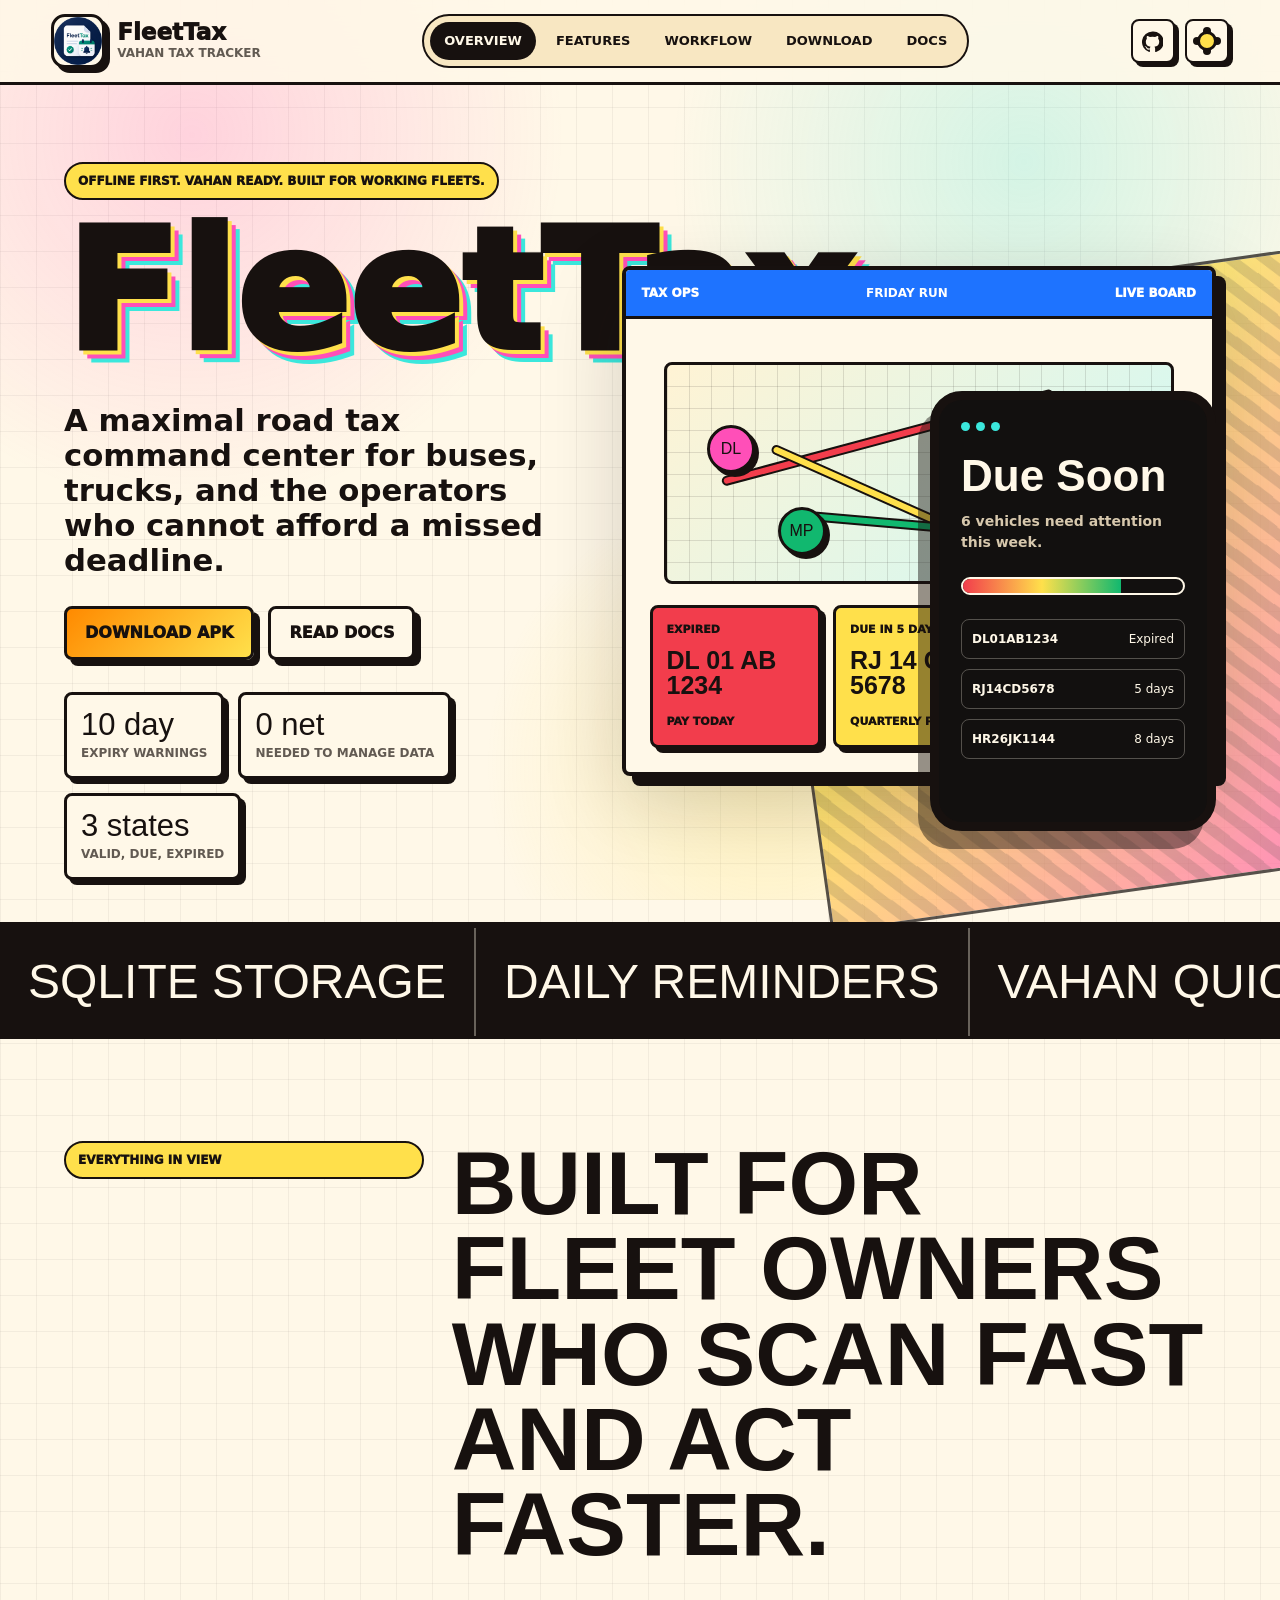
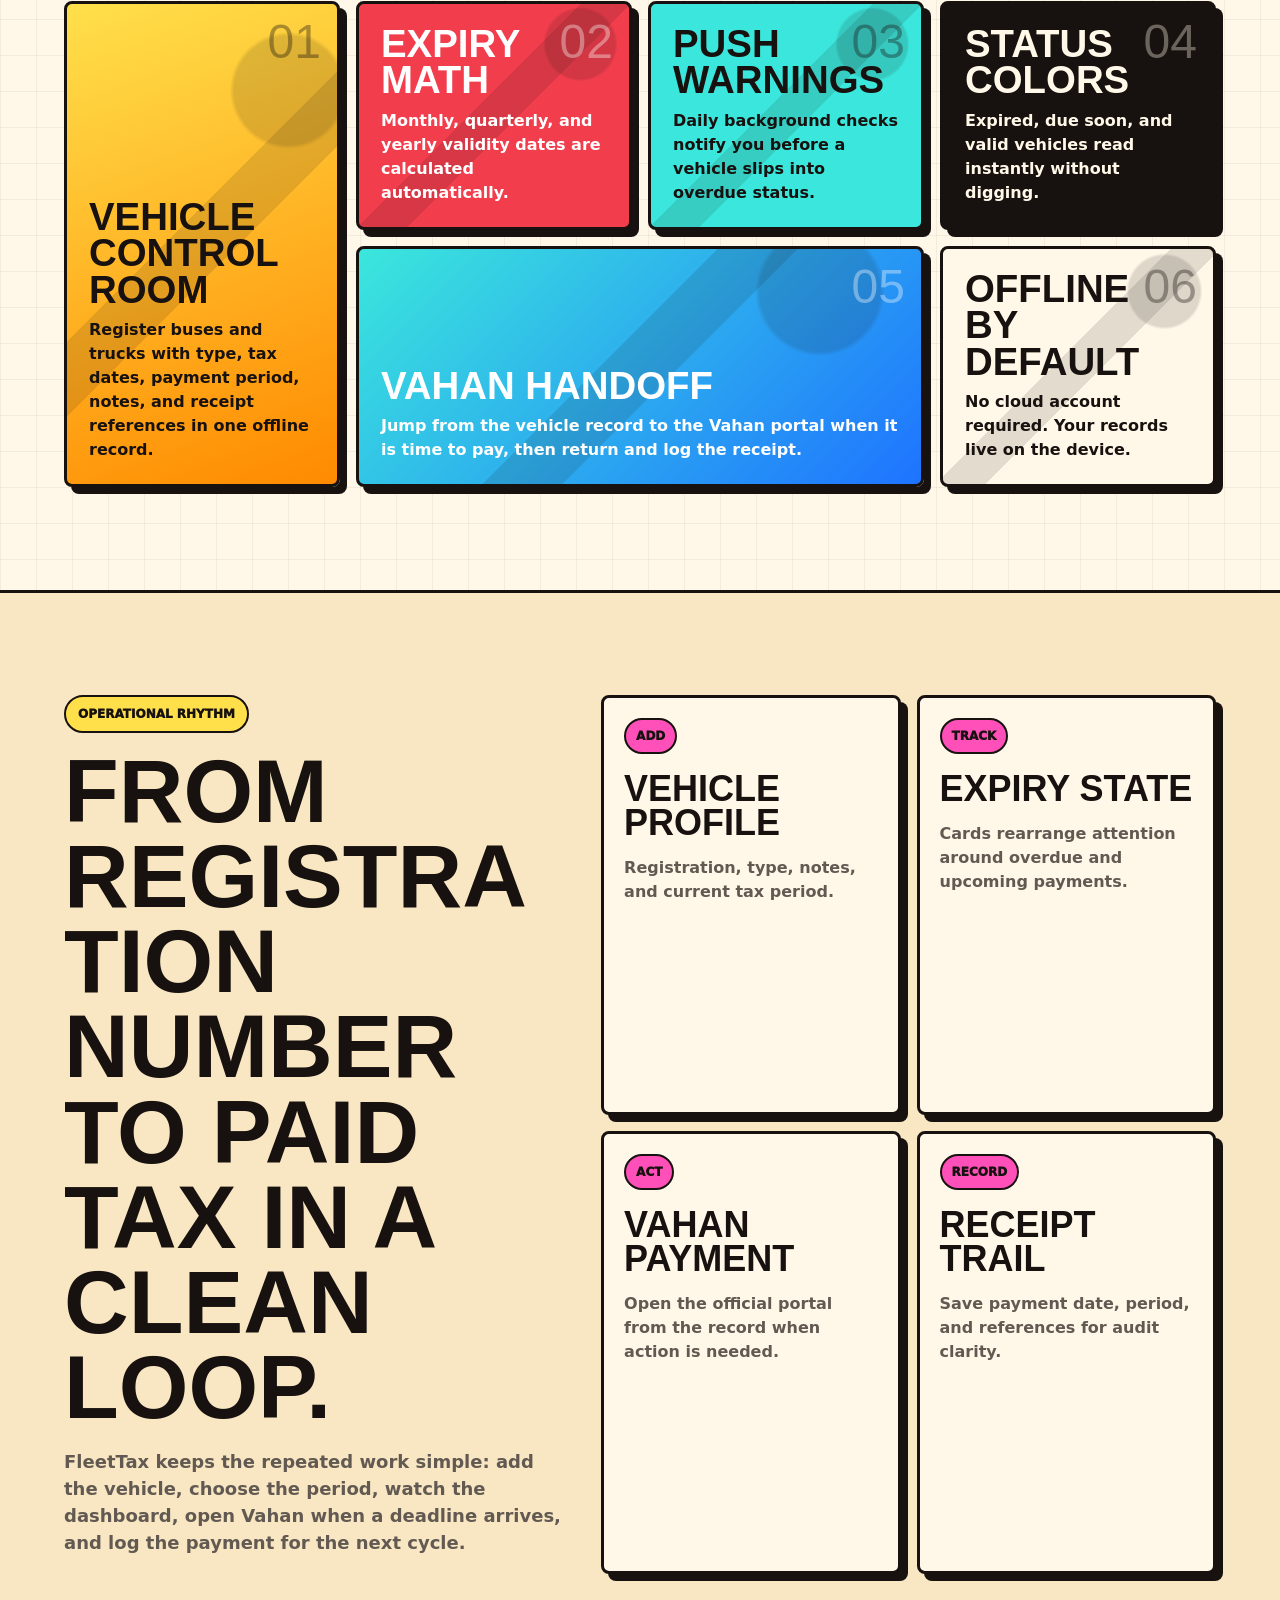
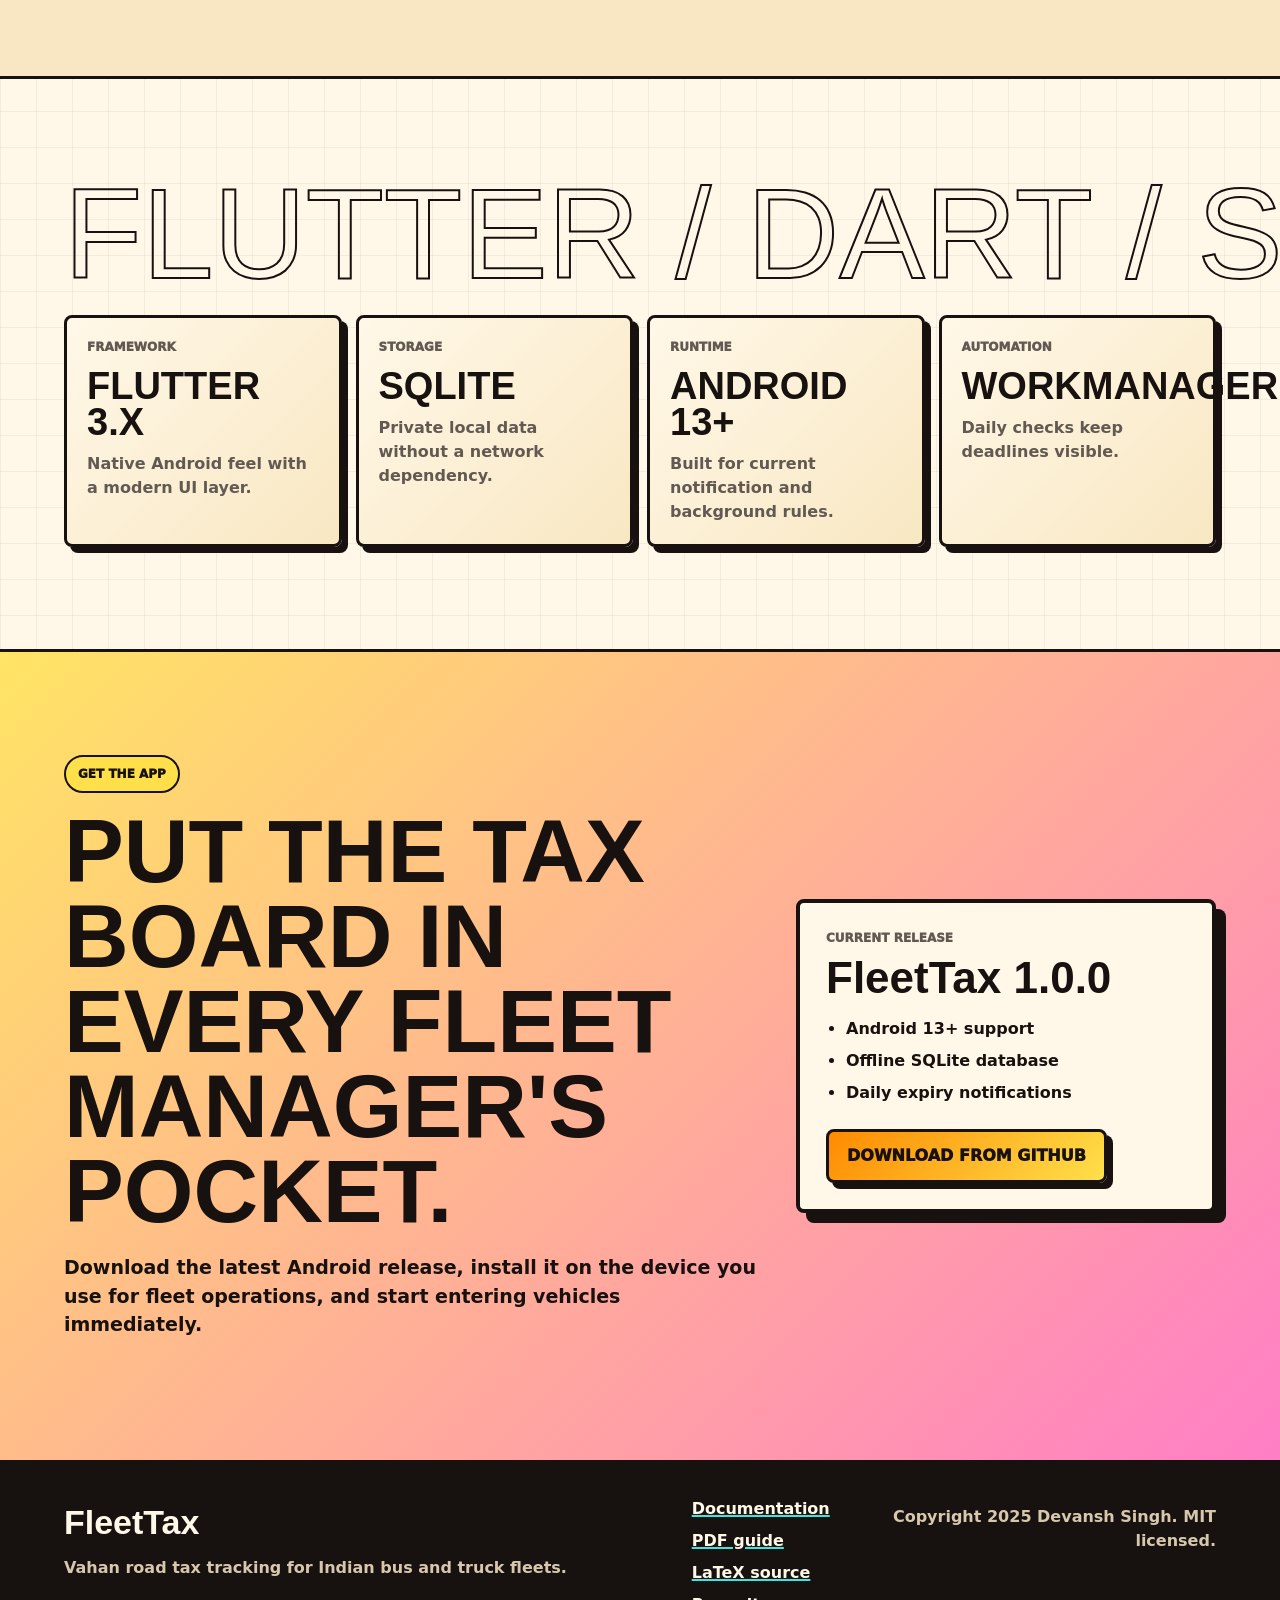
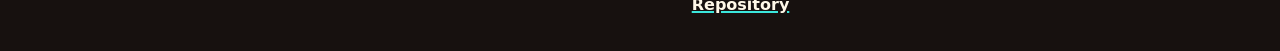
==== commit d4273c4a: "feat(docs): redesign FleetTax website Refresh the GitHub Pages site with a maximalist landing page, " ====
--- a/docs/index.html
+++ b/docs/index.html
@@ -13,7 +13,9 @@
   <body>
     <header class="site-header">
       <a class="brand" href="index.html" aria-label="FleetTax home">
-        <span class="brand-mark" aria-hidden="true">FT</span>
+        <span class="brand-mark" aria-hidden="true">
+          <img src="FleetTax.png" alt="" />
+        </span>
         <span>
           <strong>FleetTax</strong>
           <small>Vahan tax tracker</small>
@@ -292,6 +294,7 @@
       </div>
       <nav aria-label="Footer navigation">
         <a href="docs.html">Documentation</a>
+        <a href="FleetTax_Documentation.pdf">PDF guide</a>
         <a href="fleettax_documentation.tex" download>LaTeX source</a>
         <a href="https://github.com/DevanshSrajput/FleetTax" target="_blank" rel="noreferrer">Repository</a>
       </nav>
--- a/docs/styles.css
+++ b/docs/styles.css
@@ -96,16 +96,21 @@
 
 .brand-mark {
   display: grid;
-  width: 48px;
-  height: 48px;
+  width: 54px;
+  height: 54px;
   place-items: center;
   border: 3px solid var(--line);
-  border-radius: var(--radius);
-  background: linear-gradient(135deg, var(--yellow), var(--pink));
+  border-radius: 14px;
+  background: var(--paper);
   box-shadow: 5px 5px 0 var(--line);
-  color: #17110f;
-  font-family: var(--font-display);
-  font-size: 22px;
+  overflow: hidden;
+}
+
+.brand-mark img {
+  display: block;
+  width: 100%;
+  height: 100%;
+  object-fit: cover;
 }
 
 .brand strong,
@@ -114,9 +119,11 @@
 }
 
 .brand strong {
-  font-family: var(--font-display);
-  font-size: 24px;
+  font-family: var(--font-body);
+  font-size: 23px;
+  font-weight: 1000;
   line-height: 1;
+  letter-spacing: 0;
 }
 
 .brand small {
@@ -260,10 +267,13 @@
 
 h1 {
   margin: 0;
-  font-family: var(--font-display);
-  font-size: clamp(76px, 15vw, 190px);
-  line-height: 0.82;
-  text-transform: uppercase;
+  font-family: var(--font-body);
+  font-size: clamp(54px, 13vw, 168px);
+  font-weight: 1000;
+  line-height: 0.92;
+  letter-spacing: 0;
+  text-transform: none;
+  white-space: nowrap;
   text-shadow:
     4px 4px 0 var(--yellow),
     8px 8px 0 var(--pink),
@@ -375,7 +385,7 @@
 
 .map-panel {
   position: absolute;
-  inset: 70px 38px 188px 38px;
+  inset: 92px 38px 188px 38px;
   border: 3px solid var(--line);
   border-radius: var(--radius);
   background:
@@ -432,8 +442,8 @@
   box-shadow: 4px 4px 0 var(--line);
 }
 
-.node-delhi { left: 8%; top: 20%; background: var(--pink); }
-.node-jaipur { right: 18%; top: 17%; background: var(--yellow); }
+.node-delhi { left: 8%; top: 28%; background: var(--pink); }
+.node-jaipur { right: 18%; top: 26%; background: var(--yellow); }
 .node-up { right: 10%; bottom: 15%; background: var(--cyan); }
 .node-mp { left: 22%; bottom: 12%; background: var(--green); }
 
@@ -872,6 +882,294 @@
   text-align: right;
 }
 
+.docs-page {
+  background:
+    linear-gradient(90deg, rgba(23, 17, 15, 0.04) 1px, transparent 1px),
+    linear-gradient(0deg, rgba(23, 17, 15, 0.04) 1px, transparent 1px),
+    var(--paper);
+  background-size: 28px 28px;
+}
+
+.docs-hero {
+  display: grid;
+  grid-template-columns: minmax(0, 1fr) minmax(300px, 420px);
+  gap: 28px;
+  align-items: end;
+  padding: clamp(44px, 7vw, 92px) clamp(18px, 5vw, 72px);
+  border-bottom: 3px solid var(--line);
+  background:
+    linear-gradient(135deg, color-mix(in srgb, var(--cyan) 32%, transparent), transparent 38%),
+    linear-gradient(315deg, color-mix(in srgb, var(--yellow) 34%, transparent), transparent 42%);
+}
+
+.docs-hero h1 {
+  max-width: 980px;
+  font-size: clamp(50px, 10vw, 128px);
+}
+
+.docs-hero p:not(.eyebrow) {
+  max-width: 760px;
+  margin: 28px 0 0;
+  color: var(--muted);
+  font-size: clamp(18px, 2.2vw, 26px);
+  font-weight: 850;
+}
+
+.resource-card {
+  display: grid;
+  gap: 14px;
+  padding: 24px;
+  border: 3px solid var(--line);
+  border-radius: var(--radius);
+  background: color-mix(in srgb, var(--paper) 92%, white);
+  box-shadow: 8px 8px 0 var(--line);
+}
+
+.resource-card strong {
+  font-family: var(--font-display);
+  font-size: 42px;
+  line-height: 0.95;
+  text-transform: uppercase;
+}
+
+.docs-layout {
+  display: grid;
+  grid-template-columns: 260px minmax(0, 1fr);
+  gap: 28px;
+  align-items: start;
+  padding: clamp(34px, 5vw, 64px) clamp(18px, 5vw, 72px);
+}
+
+.docs-toc {
+  position: sticky;
+  top: 102px;
+  display: grid;
+  gap: 8px;
+  padding: 18px;
+  border: 3px solid var(--line);
+  border-radius: var(--radius);
+  background: var(--paper);
+  box-shadow: 6px 6px 0 var(--line);
+}
+
+.docs-toc strong {
+  margin-bottom: 6px;
+  font-family: var(--font-display);
+  font-size: 32px;
+  line-height: 1;
+  text-transform: uppercase;
+}
+
+.docs-toc a {
+  border-radius: 999px;
+  padding: 9px 12px;
+  color: var(--muted);
+  font-size: 13px;
+  font-weight: 950;
+  text-decoration: none;
+  text-transform: uppercase;
+}
+
+.docs-toc a:hover,
+.docs-toc a.active {
+  background: var(--ink);
+  color: var(--paper);
+}
+
+.docs-content {
+  display: grid;
+  gap: 22px;
+}
+
+.doc-panel {
+  padding: clamp(22px, 4vw, 38px);
+  border: 3px solid var(--line);
+  border-radius: var(--radius);
+  background: color-mix(in srgb, var(--paper) 94%, white);
+  box-shadow: 8px 8px 0 color-mix(in srgb, var(--line) 84%, transparent);
+}
+
+.panel-kicker {
+  display: inline-flex;
+  margin: 0 0 12px;
+  padding: 7px 10px;
+  border: 2px solid var(--line);
+  border-radius: 999px;
+  background: var(--cyan);
+  color: #17110f;
+  font-size: 12px;
+  font-weight: 1000;
+  text-transform: uppercase;
+}
+
+.doc-panel h2 {
+  margin: 0;
+  font-family: var(--font-display);
+  font-size: clamp(36px, 5vw, 68px);
+  line-height: 0.95;
+  text-transform: uppercase;
+}
+
+.doc-panel p {
+  color: var(--muted);
+  font-size: 17px;
+  font-weight: 760;
+}
+
+.doc-grid {
+  display: grid;
+  gap: 14px;
+  margin-top: 22px;
+}
+
+.doc-grid.three {
+  grid-template-columns: repeat(3, minmax(0, 1fr));
+}
+
+.doc-grid.two {
+  grid-template-columns: repeat(2, minmax(0, 1fr));
+}
+
+.doc-grid article,
+.issue-list article {
+  padding: 18px;
+  border: 2px solid var(--line);
+  border-radius: var(--radius);
+  background: var(--paper-2);
+}
+
+.doc-grid span {
+  display: block;
+  color: var(--pink);
+  font-family: var(--font-display);
+  font-size: 32px;
+  line-height: 1;
+}
+
+.doc-grid strong,
+.issue-list strong {
+  display: block;
+  margin: 8px 0;
+  font-size: 18px;
+  font-weight: 1000;
+}
+
+.doc-panel pre {
+  overflow: auto;
+  margin: 22px 0;
+  padding: 20px;
+  border: 2px solid var(--line);
+  border-radius: var(--radius);
+  background: #17110f;
+  color: #fff8e8;
+  box-shadow: inset 0 0 0 1px rgba(255, 248, 232, 0.14);
+}
+
+.doc-panel code {
+  font-family: "Cascadia Code", Consolas, "Courier New", monospace;
+  font-size: 0.94em;
+}
+
+.doc-panel p code,
+.doc-panel td code {
+  border: 1px solid color-mix(in srgb, var(--line) 32%, transparent);
+  border-radius: 5px;
+  padding: 2px 5px;
+  background: color-mix(in srgb, var(--yellow) 24%, transparent);
+  color: var(--ink);
+}
+
+.flow-row {
+  display: grid;
+  grid-template-columns: repeat(4, minmax(0, 1fr));
+  gap: 10px;
+}
+
+.flow-row span {
+  display: grid;
+  min-height: 78px;
+  place-items: center;
+  border: 2px solid var(--line);
+  border-radius: var(--radius);
+  background: linear-gradient(135deg, var(--yellow), var(--cyan));
+  color: #17110f;
+  font-weight: 1000;
+  text-align: center;
+  text-transform: uppercase;
+}
+
+.table-wrap {
+  overflow-x: auto;
+  margin-top: 22px;
+}
+
+.doc-panel table {
+  width: 100%;
+  min-width: 680px;
+  border-collapse: collapse;
+  border: 2px solid var(--line);
+  background: var(--paper);
+}
+
+.doc-panel th,
+.doc-panel td {
+  padding: 14px;
+  border: 2px solid var(--line);
+  text-align: left;
+  vertical-align: top;
+}
+
+.doc-panel th {
+  background: var(--ink);
+  color: var(--paper);
+  font-size: 13px;
+  text-transform: uppercase;
+}
+
+.doc-steps {
+  display: grid;
+  gap: 10px;
+  margin: 22px 0 0;
+  padding: 0;
+  counter-reset: step;
+  list-style: none;
+}
+
+.doc-steps li {
+  position: relative;
+  min-height: 54px;
+  padding: 14px 14px 14px 62px;
+  border: 2px solid var(--line);
+  border-radius: var(--radius);
+  background: var(--paper-2);
+  color: var(--muted);
+  font-weight: 850;
+}
+
+.doc-steps li::before {
+  counter-increment: step;
+  content: counter(step);
+  position: absolute;
+  left: 12px;
+  top: 10px;
+  display: grid;
+  width: 34px;
+  height: 34px;
+  place-items: center;
+  border: 2px solid var(--line);
+  border-radius: 50%;
+  background: var(--pink);
+  color: #17110f;
+  font-family: var(--font-display);
+  font-size: 20px;
+}
+
+.issue-list {
+  display: grid;
+  gap: 12px;
+  margin-top: 22px;
+}
+
 .reveal {
   opacity: 0;
   transform: translateY(22px);
@@ -953,15 +1251,76 @@
 
 @media (max-width: 720px) {
   .site-header {
+    grid-template-columns: 1fr auto auto;
     gap: 10px;
+    min-height: 68px;
+    padding: 11px 14px;
   }
 
   .brand small {
     display: none;
   }
 
+  .brand {
+    min-width: 0;
+  }
+
+  .brand strong {
+    max-width: 128px;
+    overflow: hidden;
+    text-overflow: ellipsis;
+    white-space: nowrap;
+  }
+
+  .icon-button,
+  .theme-toggle,
+  .menu-toggle {
+    width: 40px;
+    height: 40px;
+    box-shadow: 3px 3px 0 var(--line);
+  }
+
+  .site-nav {
+    inset: 68px 12px auto 12px;
+  }
+
   .hero {
-    padding-top: 34px;
+    min-height: auto;
+    padding: 30px 14px 44px;
+    gap: 24px;
+  }
+
+  h1 {
+    font-size: clamp(48px, 18vw, 82px);
+    text-shadow:
+      2px 2px 0 var(--yellow),
+      4px 4px 0 var(--pink),
+      6px 6px 0 var(--cyan);
+  }
+
+  .hero-lede {
+    margin: 24px 0 22px;
+    font-size: 20px;
+    line-height: 1.2;
+  }
+
+  .hero-metrics {
+    display: grid;
+    grid-template-columns: 1fr;
+    gap: 10px;
+    margin-top: 24px;
+  }
+
+  .hero-metrics div {
+    min-width: 0;
+  }
+
+  .hero-pattern {
+    width: 86vw;
+    height: 86vw;
+    right: -44vw;
+    bottom: 34%;
+    opacity: 0.38;
   }
 
   .hero-visual {
@@ -969,15 +1328,16 @@
   }
 
   .dashboard-shell {
-    min-height: 600px;
+    min-height: 570px;
+    box-shadow: 6px 6px 0 var(--line), var(--soft-shadow);
   }
 
   .map-panel {
-    inset: 68px 16px 308px;
+    inset: 84px 16px 288px;
   }
 
   .status-stack {
-    inset: auto 16px 188px 16px;
+    inset: auto 16px 174px 16px;
     grid-template-columns: 1fr;
   }
 
@@ -994,16 +1354,66 @@
     position: relative;
     width: calc(100% - 32px);
     min-width: 0;
-    min-height: 330px;
-    margin: -160px 16px 0;
+    min-height: 310px;
+    margin: -144px 16px 0;
+    border-width: 7px;
+    border-radius: 26px;
+  }
+
+  .section {
+    padding: 44px 14px;
+  }
+
+  .section-heading {
+    gap: 14px;
+  }
+
+  .section-heading h2,
+  .command-copy h2,
+  .download-section h2 {
+    font-size: clamp(36px, 13vw, 58px);
+  }
+
+  .feature-tile,
+  .workflow-grid article,
+  .tech-grid article {
+    min-height: 170px;
+    padding: 18px;
+    box-shadow: 5px 5px 0 var(--line);
+  }
+
+  .download-section {
+    padding: 44px 14px;
+  }
+
+  .docs-hero {
+    padding: 34px 14px;
+  }
+
+  .docs-layout {
+    padding: 30px 14px;
+  }
+
+  .doc-panel {
+    padding: 20px;
+    box-shadow: 5px 5px 0 color-mix(in srgb, var(--line) 84%, transparent);
   }
 
   .section-heading,
   .workflow-grid,
   .feature-board,
   .tech-grid,
+  .docs-hero,
+  .docs-layout,
+  .doc-grid.three,
+  .doc-grid.two,
+  .flow-row,
   .site-footer {
     grid-template-columns: 1fr;
+  }
+
+  .docs-toc {
+    position: static;
   }
 
   .feature-tile.wide {
@@ -1025,27 +1435,28 @@
   }
 
   .brand-mark {
-    width: 42px;
-    height: 42px;
+    width: 40px;
+    height: 40px;
   }
 
   .brand strong {
-    font-size: 21px;
+    max-width: 116px;
+    font-size: 20px;
   }
 
   h1 {
-    font-size: 68px;
+    font-size: clamp(42px, 17vw, 64px);
   }
 
   .hero-lede {
-    font-size: 21px;
+    font-size: 19px;
   }
 
   .dashboard-shell {
-    min-height: 560px;
+    min-height: 540px;
   }
 
   .phone {
-    margin-top: -150px;
-  }
-}
+    margin-top: -136px;
+  }
+}
